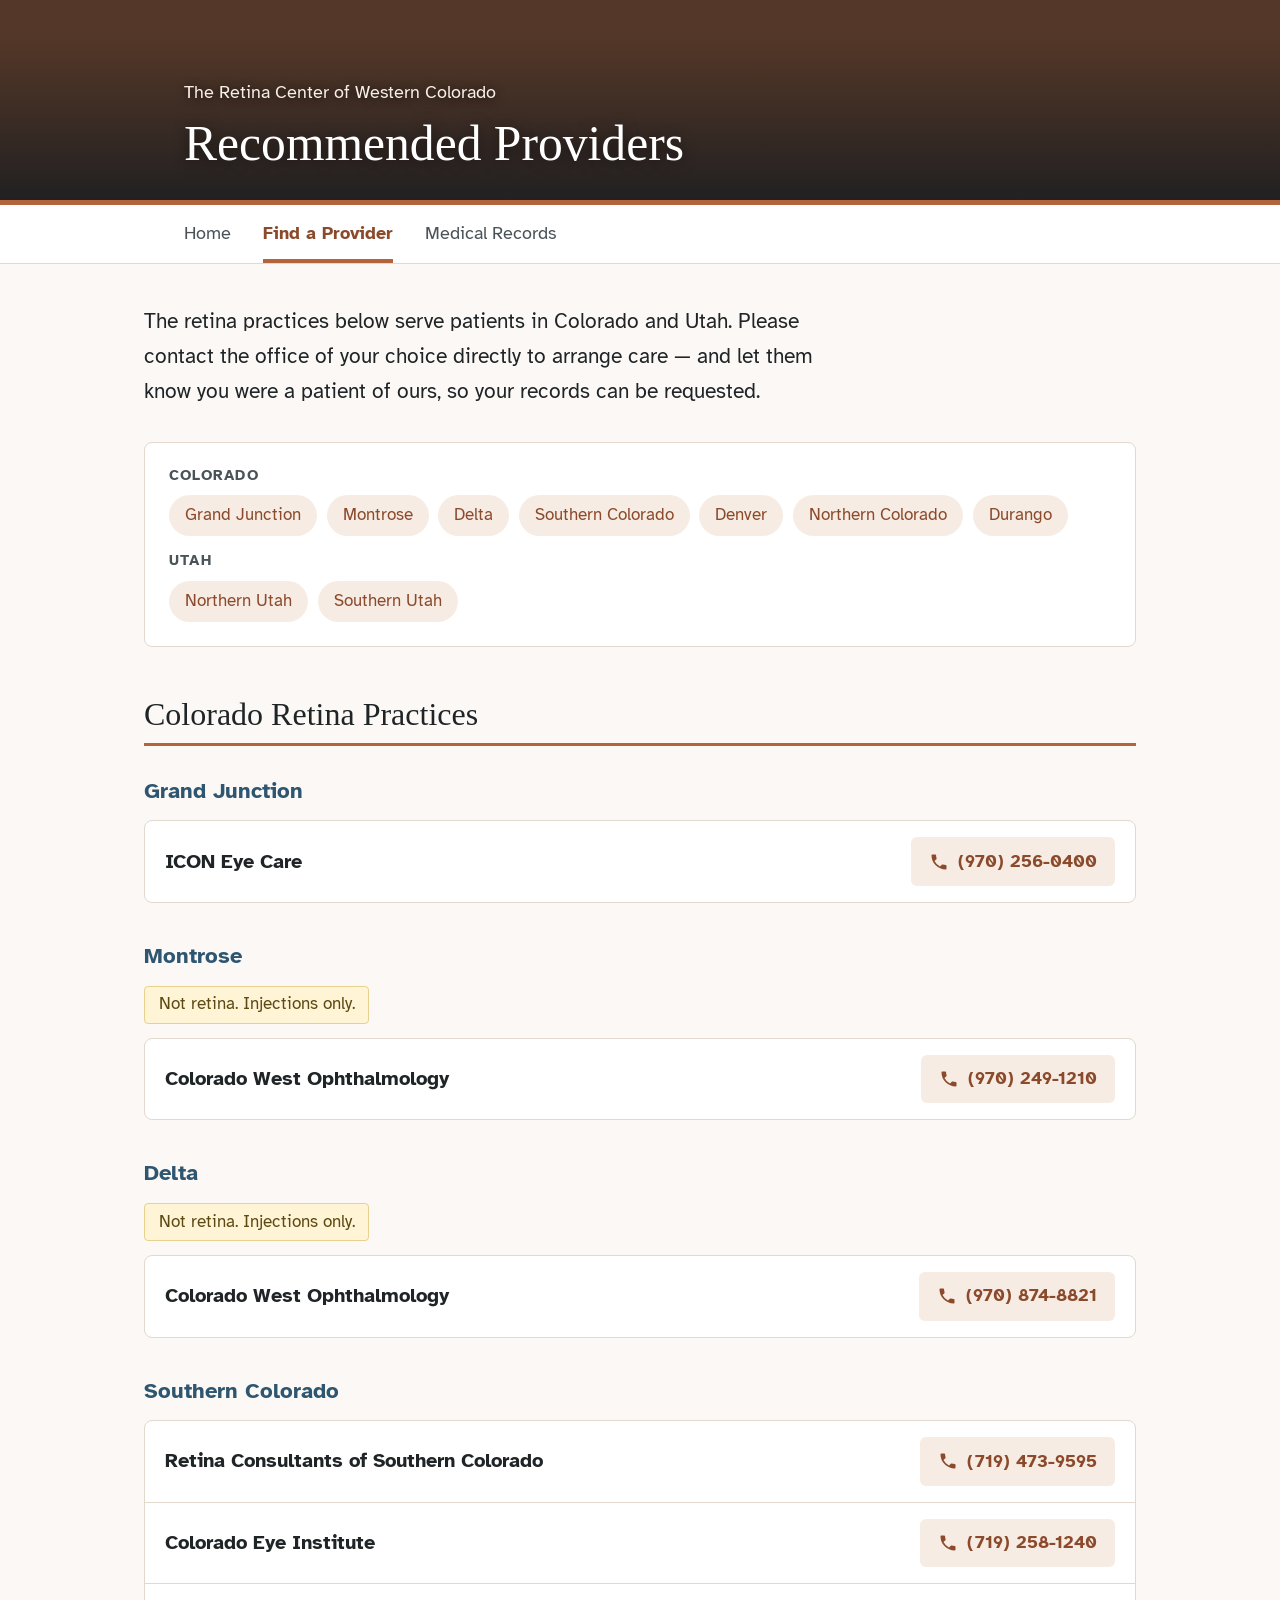
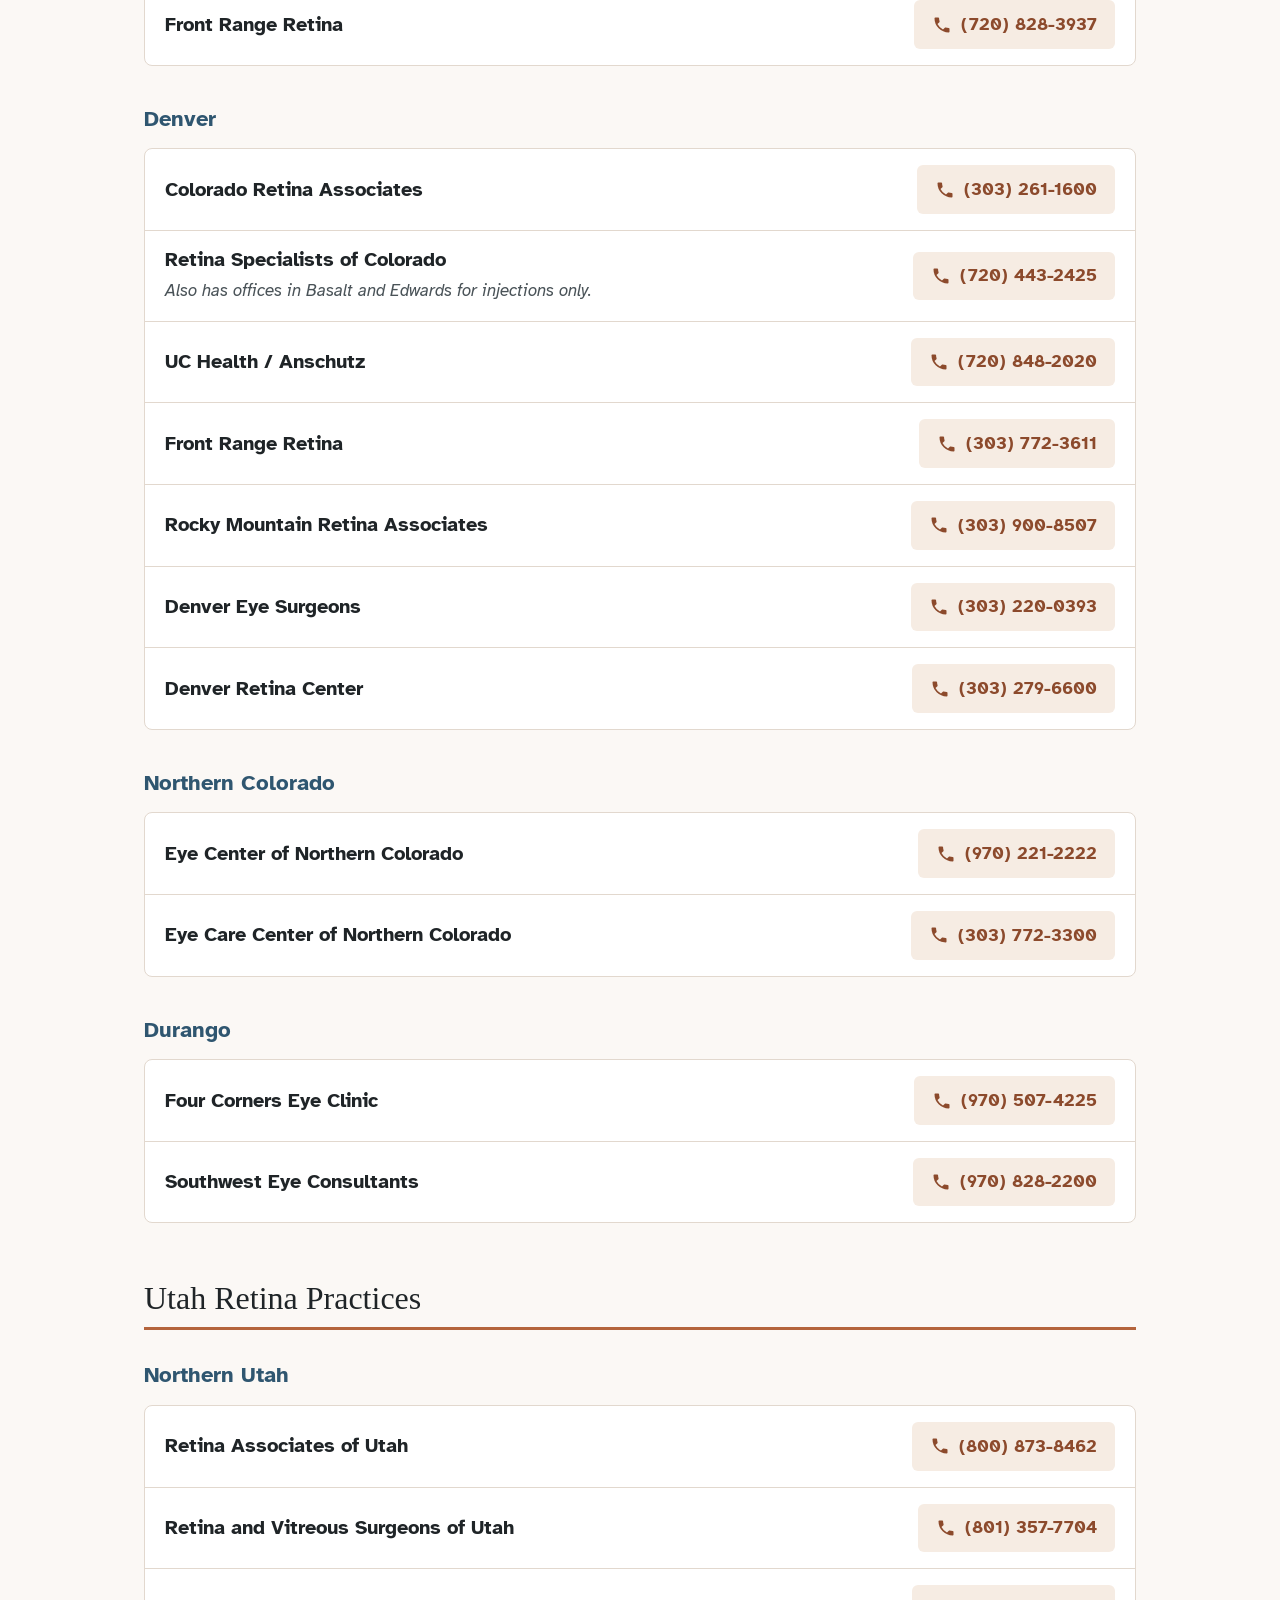
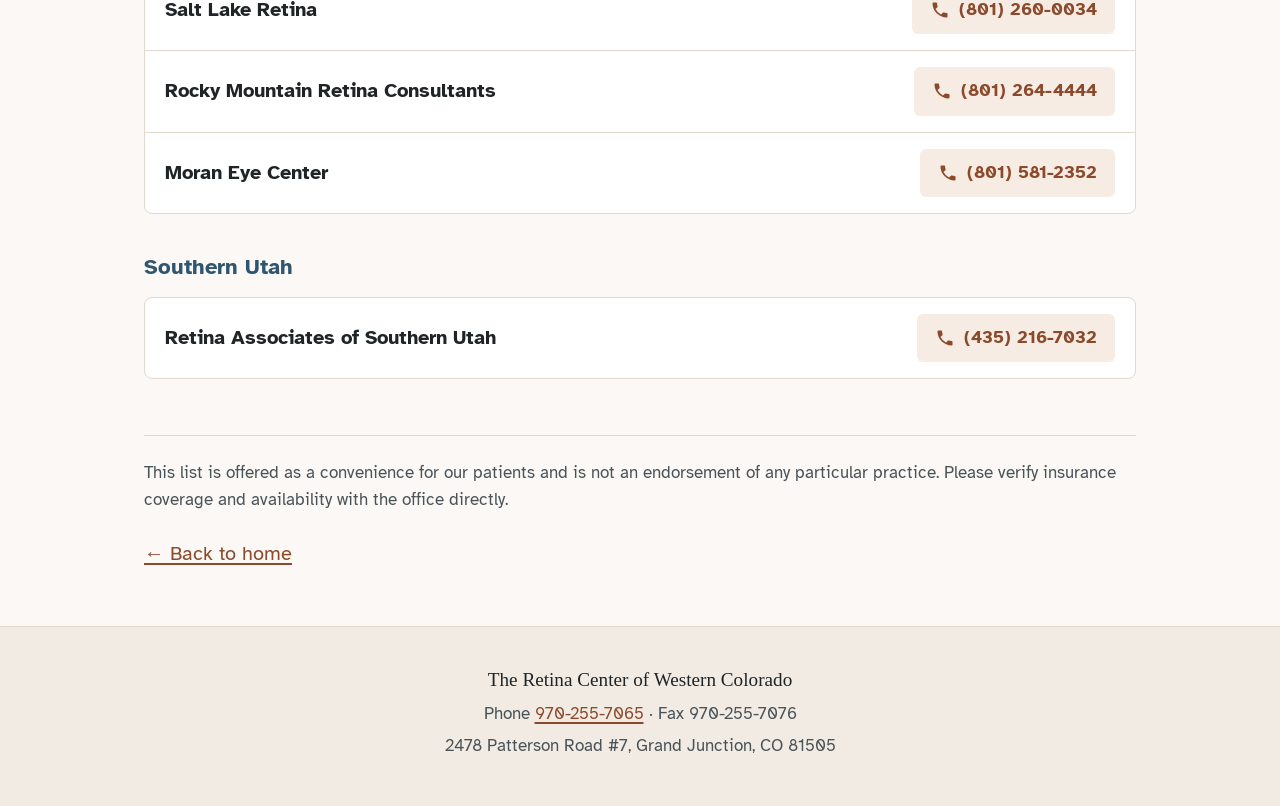
==== providers.html @ c44a6eb9 "Redesign site for low-vision readability and a clearer next-steps flow - Lead with the closing date " ====
<!DOCTYPE html>
<html lang="en">
<head>
<meta charset="utf-8">
<meta name="viewport" content="width=device-width, initial-scale=1">
<title>Recommended Providers &middot; The Retina Center of Western Colorado</title>
<meta name="description" content="Retina practices in Colorado and Utah recommended by The Retina Center of Western Colorado.">
<link rel="icon" href="assets/favicon.png" sizes="192x192">
<link rel="preconnect" href="https://fonts.googleapis.com">
<link rel="preconnect" href="https://fonts.gstatic.com" crossorigin>
<link rel="stylesheet" href="https://fonts.googleapis.com/css2?family=Atkinson+Hyperlegible:ital,wght@0,400;0,700;1,400&display=swap">
<link rel="stylesheet" href="assets/site.css">
</head>
<body>

<a class="skip-link" href="#main">Skip to main content</a>

<header class="banner compact" role="banner">
  <div class="banner-inner">
    <p class="eyebrow"><a href="index.html">The Retina Center of Western Colorado</a></p>
    <h1>Recommended Providers</h1>
  </div>
</header>

<nav class="site-nav" aria-label="Main">
  <ul>
    <li><a href="index.html">Home</a></li>
    <li><a href="providers.html" aria-current="page">Find a Provider</a></li>
    <li><a href="index.html#records">Medical Records</a></li>
  </ul>
</nav>

<main id="main" class="wide">

  <div class="intro">
    <p>The retina practices below serve patients in Colorado and Utah. Please contact the office of your choice directly to arrange care &mdash; and let them know you were a patient of ours, so your records can be requested.</p>
  </div>

  <nav class="jump" aria-label="Jump to a region">
    <p class="jump-label">Colorado</p>
    <ul>
      <li><a href="#grand-junction">Grand Junction</a></li>
      <li><a href="#montrose">Montrose</a></li>
      <li><a href="#delta">Delta</a></li>
      <li><a href="#southern-colorado">Southern Colorado</a></li>
      <li><a href="#denver">Denver</a></li>
      <li><a href="#northern-colorado">Northern Colorado</a></li>
      <li><a href="#durango">Durango</a></li>
    </ul>
    <p class="jump-label">Utah</p>
    <ul>
      <li><a href="#northern-utah">Northern Utah</a></li>
      <li><a href="#southern-utah">Southern Utah</a></li>
    </ul>
  </nav>

  <section class="provider-region" id="colorado" aria-labelledby="colorado-heading">
    <h2 id="colorado-heading">Colorado Retina Practices</h2>
    <div class="city-group" id="grand-junction">
      <h3>Grand Junction</h3>
      <ul class="practice-list">
        <li>
          <div class="practice">
            <span class="name">ICON Eye Care</span>
          </div>
          <a class="phone" href="tel:+19702560400">(970) 256-0400</a>
        </li>
      </ul>
    </div>
    <div class="city-group" id="montrose">
      <h3>Montrose</h3>
      <p class="group-note">Not retina. Injections only.</p>
      <ul class="practice-list">
        <li>
          <div class="practice">
            <span class="name">Colorado West Ophthalmology</span>
          </div>
          <a class="phone" href="tel:+19702491210">(970) 249-1210</a>
        </li>
      </ul>
    </div>
    <div class="city-group" id="delta">
      <h3>Delta</h3>
      <p class="group-note">Not retina. Injections only.</p>
      <ul class="practice-list">
        <li>
          <div class="practice">
            <span class="name">Colorado West Ophthalmology</span>
          </div>
          <a class="phone" href="tel:+19708748821">(970) 874-8821</a>
        </li>
      </ul>
    </div>
    <div class="city-group" id="southern-colorado">
      <h3>Southern Colorado</h3>
      <ul class="practice-list">
        <li>
          <div class="practice">
            <span class="name">Retina Consultants of Southern Colorado</span>
          </div>
          <a class="phone" href="tel:+17194739595">(719) 473-9595</a>
        </li>
        <li>
          <div class="practice">
            <span class="name">Colorado Eye Institute</span>
          </div>
          <a class="phone" href="tel:+17192581240">(719) 258-1240</a>
        </li>
        <li>
          <div class="practice">
            <span class="name">Front Range Retina</span>
          </div>
          <a class="phone" href="tel:+17208283937">(720) 828-3937</a>
        </li>
      </ul>
    </div>
    <div class="city-group" id="denver">
      <h3>Denver</h3>
      <ul class="practice-list">
        <li>
          <div class="practice">
            <span class="name">Colorado Retina Associates</span>
          </div>
          <a class="phone" href="tel:+13032611600">(303) 261-1600</a>
        </li>
        <li>
          <div class="practice">
            <span class="name">Retina Specialists of Colorado</span>
            <span class="entry-note">Also has offices in Basalt and Edwards for injections only.</span>
          </div>
          <a class="phone" href="tel:+17204432425">(720) 443-2425</a>
        </li>
        <li>
          <div class="practice">
            <span class="name">UC Health / Anschutz</span>
          </div>
          <a class="phone" href="tel:+17208482020">(720) 848-2020</a>
        </li>
        <li>
          <div class="practice">
            <span class="name">Front Range Retina</span>
          </div>
          <a class="phone" href="tel:+13037723611">(303) 772-3611</a>
        </li>
        <li>
          <div class="practice">
            <span class="name">Rocky Mountain Retina Associates</span>
          </div>
          <a class="phone" href="tel:+13039008507">(303) 900-8507</a>
        </li>
        <li>
          <div class="practice">
            <span class="name">Denver Eye Surgeons</span>
          </div>
          <a class="phone" href="tel:+13032200393">(303) 220-0393</a>
        </li>
        <li>
          <div class="practice">
            <span class="name">Denver Retina Center</span>
          </div>
          <a class="phone" href="tel:+13032796600">(303) 279-6600</a>
        </li>
      </ul>
    </div>
    <div class="city-group" id="northern-colorado">
      <h3>Northern Colorado</h3>
      <ul class="practice-list">
        <li>
          <div class="practice">
            <span class="name">Eye Center of Northern Colorado</span>
          </div>
          <a class="phone" href="tel:+19702212222">(970) 221-2222</a>
        </li>
        <li>
          <div class="practice">
            <span class="name">Eye Care Center of Northern Colorado</span>
          </div>
          <a class="phone" href="tel:+13037723300">(303) 772-3300</a>
        </li>
      </ul>
    </div>
    <div class="city-group" id="durango">
      <h3>Durango</h3>
      <ul class="practice-list">
        <li>
          <div class="practice">
            <span class="name">Four Corners Eye Clinic</span>
          </div>
          <a class="phone" href="tel:+19705074225">(970) 507-4225</a>
        </li>
        <li>
          <div class="practice">
            <span class="name">Southwest Eye Consultants</span>
          </div>
          <a class="phone" href="tel:+19708282200">(970) 828-2200</a>
        </li>
      </ul>
    </div>
  </section>

  <section class="provider-region" id="utah" aria-labelledby="utah-heading">
    <h2 id="utah-heading">Utah Retina Practices</h2>
    <div class="city-group" id="northern-utah">
      <h3>Northern Utah</h3>
      <ul class="practice-list">
        <li>
          <div class="practice">
            <span class="name">Retina Associates of Utah</span>
          </div>
          <a class="phone" href="tel:+18008738462">(800) 873-8462</a>
        </li>
        <li>
          <div class="practice">
            <span class="name">Retina and Vitreous Surgeons of Utah</span>
          </div>
          <a class="phone" href="tel:+18013577704">(801) 357-7704</a>
        </li>
        <li>
          <div class="practice">
            <span class="name">Salt Lake Retina</span>
          </div>
          <a class="phone" href="tel:+18012600034">(801) 260-0034</a>
        </li>
        <li>
          <div class="practice">
            <span class="name">Rocky Mountain Retina Consultants</span>
          </div>
          <a class="phone" href="tel:+18012644444">(801) 264-4444</a>
        </li>
        <li>
          <div class="practice">
            <span class="name">Moran Eye Center</span>
          </div>
          <a class="phone" href="tel:+18015812352">(801) 581-2352</a>
        </li>
      </ul>
    </div>
    <div class="city-group" id="southern-utah">
      <h3>Southern Utah</h3>
      <ul class="practice-list">
        <li>
          <div class="practice">
            <span class="name">Retina Associates of Southern Utah</span>
          </div>
          <a class="phone" href="tel:+14352167032">(435) 216-7032</a>
        </li>
      </ul>
    </div>
  </section>

  <p class="disclaimer">This list is offered as a convenience for our patients and is not an endorsement of any particular practice. Please verify insurance coverage and availability with the office directly.</p>

  <p class="back"><a href="index.html">&larr; Back to home</a></p>

</main>

<footer>
  <div class="footer-inner">
    <p class="footer-name">The Retina Center of Western Colorado</p>
    <p>Phone <a href="tel:+19702557065">970-255-7065</a> &middot; Fax 970-255-7076</p>
    <p>2478 Patterson Road #7, Grand Junction, CO 81505</p>
  </div>
</footer>

</body>
</html>
---- assets/site.css ----
/*
 * Many readers of this site have retinal disease, so legibility comes first:
 * a low-vision typeface, a 20px base size, AA+ contrast everywhere, and
 * large tap targets for every phone number.
 */

:root {
  --sandstone: #b4643c;
  --sandstone-dark: #8c4a2c;
  --sandstone-tint: #f6ece3;
  --sky: #2f5670;
  --sky-tint: #eaf0f4;
  --ink: #1f2427;
  --muted: #4a5358;
  --paper: #fbf8f5;
  --card: #ffffff;
  --line: #e2d8ce;
  --focus: #1a5fb4;
  --sans: "Atkinson Hyperlegible", -apple-system, BlinkMacSystemFont, "Segoe UI", Helvetica, Arial, sans-serif;
  --serif: Georgia, "Iowan Old Style", "Times New Roman", serif;
  --phone-icon: url("data:image/svg+xml,%3Csvg xmlns='http://www.w3.org/2000/svg' viewBox='0 0 24 24'%3E%3Cpath d='M6.6 10.8a15.1 15.1 0 0 0 6.6 6.6l2.2-2.2c.3-.3.7-.4 1-.2 1.1.4 2.3.6 3.6.6.6 0 1 .4 1 1V20c0 .6-.4 1-1 1A17 17 0 0 1 3 4c0-.6.4-1 1-1h3.5c.6 0 1 .4 1 1 0 1.3.2 2.5.6 3.6.1.3 0 .7-.2 1L6.6 10.8z'/%3E%3C/svg%3E");
}

* { box-sizing: border-box; }

html { -webkit-text-size-adjust: 100%; scroll-behavior: smooth; }

@media (prefers-reduced-motion: reduce) {
  html { scroll-behavior: auto; }
}

body {
  margin: 0;
  background: var(--paper);
  color: var(--ink);
  font-family: var(--sans);
  font-size: 1.25rem;
  line-height: 1.6;
}

a {
  color: var(--sandstone-dark);
  text-decoration-thickness: 2px;
  text-underline-offset: 3px;
}

a:hover { color: var(--ink); }

:focus-visible {
  outline: 3px solid var(--focus);
  outline-offset: 3px;
  border-radius: 2px;
}

.skip-link {
  position: absolute;
  left: 1rem;
  top: -4rem;
  z-index: 10;
  padding: 0.75rem 1.25rem;
  background: var(--ink);
  color: #fff;
  font-weight: 700;
  border-radius: 0 0 6px 6px;
}

.skip-link:focus { top: 0; color: #fff; }

/* ---------- Banner ---------- */

.banner {
  position: relative;
  min-height: 300px;
  display: flex;
  align-items: flex-end;
  background: #5a3a28 url("banner.jpg") center 60% / cover;
}

.banner.compact { min-height: 200px; }

.banner::after {
  content: "";
  position: absolute;
  inset: 0;
  background: linear-gradient(to bottom, rgba(20, 26, 32, 0.1) 20%, rgba(20, 26, 32, 0.8) 100%);
}

.banner-inner {
  position: relative;
  z-index: 1;
  width: 100%;
  max-width: 960px;
  margin: 0 auto;
  padding: 2.5rem 1.5rem 1.75rem;
  color: #fff;
}

.banner h1 {
  margin: 0;
  font-family: var(--serif);
  font-size: clamp(2rem, 5vw, 3.1rem);
  font-weight: normal;
  line-height: 1.15;
  text-shadow: 0 2px 14px rgba(0, 0, 0, 0.55);
}

.eyebrow {
  margin: 0 0 0.5rem;
  font-size: clamp(1rem, 2.4vw, 1.15rem);
  color: #f7efe7;
  text-shadow: 0 1px 10px rgba(0, 0, 0, 0.7);
}

.eyebrow a {
  color: inherit;
  text-decoration: none;
}

.eyebrow a:hover { text-decoration: underline; }

/* ---------- Nav ---------- */

.site-nav {
  background: #fff;
  border-top: 5px solid var(--sandstone);
  border-bottom: 1px solid var(--line);
}

.site-nav ul {
  max-width: 960px;
  margin: 0 auto;
  padding: 0 1.5rem;
  list-style: none;
  display: flex;
  flex-wrap: wrap;
  gap: 0 2rem;
}

.site-nav a {
  display: inline-block;
  padding: 0.9rem 0 0.7rem;
  color: var(--muted);
  font-size: 1.1rem;
  text-decoration: none;
  border-bottom: 4px solid transparent;
}

.site-nav a:hover { color: var(--sandstone-dark); }

.site-nav a[aria-current="page"] {
  color: var(--sandstone-dark);
  font-weight: 700;
  border-bottom-color: var(--sandstone);
}

/* ---------- Layout ---------- */

main {
  max-width: 960px;
  margin: 0 auto;
  padding: 2.5rem 1.5rem 3.5rem;
}

main > section + section { margin-top: 3.5rem; }

h2 {
  margin: 0 0 1.25rem;
  font-family: var(--serif);
  font-size: clamp(1.6rem, 3.6vw, 2rem);
  font-weight: normal;
  line-height: 1.2;
  color: var(--ink);
}

/* ---------- Closing notice ---------- */

.notice {
  background: var(--card);
  border: 1px solid var(--line);
  border-left: 8px solid var(--sandstone);
  border-radius: 8px;
  padding: 2rem 2rem 2.25rem;
  box-shadow: 0 2px 6px rgba(60, 45, 35, 0.06);
}

.notice-label {
  display: inline-block;
  margin: 0 0 0.75rem;
  padding: 0.2rem 0.75rem;
  background: var(--sandstone-tint);
  color: var(--sandstone-dark);
  font-size: 0.95rem;
  font-weight: 700;
  letter-spacing: 0.06em;
  text-transform: uppercase;
  border-radius: 999px;
}

.notice h2 {
  font-size: clamp(1.9rem, 5vw, 2.6rem);
  margin-bottom: 1.5rem;
}

.notice time {
  color: var(--sandstone-dark);
  white-space: nowrap;
}

.letter {
  max-width: 44rem;
  font-size: 1.25rem;
  line-height: 1.7;
}

.letter p { margin: 0 0 1.1rem; }

.letter p:last-child { margin-bottom: 0; }

/* ---------- Next steps ---------- */

.steps {
  list-style: none;
  margin: 0;
  padding: 0;
  counter-reset: step;
  display: grid;
  gap: 1.25rem;
}

.step {
  position: relative;
  counter-increment: step;
  background: var(--card);
  border: 1px solid var(--line);
  border-radius: 8px;
  padding: 1.5rem 1.75rem 1.75rem 5.25rem;
}

.step::before {
  content: counter(step);
  position: absolute;
  left: 1.5rem;
  top: 1.4rem;
  width: 2.5rem;
  height: 2.5rem;
  display: grid;
  place-items: center;
  background: var(--sky);
  color: #fff;
  font-size: 1.3rem;
  font-weight: 700;
  border-radius: 50%;
}

.step h3 {
  margin: 0.3rem 0 0.5rem;
  font-size: 1.4rem;
  line-height: 1.3;
  color: var(--sky);
}

.step p {
  margin: 0;
  max-width: 44rem;
}

.button {
  display: inline-block;
  margin-top: 1.25rem;
  padding: 0.8rem 1.5rem;
  background: var(--sandstone-dark);
  color: #fff;
  font-size: 1.15rem;
  font-weight: 700;
  text-decoration: none;
  border-radius: 6px;
}

.button:hover {
  background: var(--ink);
  color: #fff;
}

/* ---------- Contact panel ---------- */

.contact-panel {
  background: var(--sky-tint);
  border: 1px solid #cfdbe4;
  border-radius: 8px;
  padding: 2rem;
  scroll-margin-top: 1rem;
}

.call-button,
.phone {
  display: inline-flex;
  align-items: center;
  gap: 0.6rem;
  font-weight: 700;
  text-decoration: none;
  white-space: nowrap;
}

.call-button::before,
.phone::before {
  content: "";
  flex: none;
  width: 1.1em;
  height: 1.1em;
  background: currentColor;
  -webkit-mask: var(--phone-icon) center / contain no-repeat;
  mask: var(--phone-icon) center / contain no-repeat;
}

.call-button {
  padding: 1rem 1.75rem;
  background: var(--sky);
  color: #fff;
  font-size: 1.5rem;
  border-radius: 8px;
}

.call-button:hover { background: var(--ink); color: #fff; }

.contact {
  display: grid;
  grid-template-columns: repeat(auto-fit, minmax(14rem, 1fr));
  gap: 1.25rem 2rem;
  margin: 1.75rem 0 0;
}

.contact dt {
  font-size: 0.95rem;
  font-weight: 700;
  letter-spacing: 0.08em;
  text-transform: uppercase;
  color: var(--muted);
}

.contact dd {
  margin: 0.25rem 0 0;
  overflow-wrap: anywhere;
}

.contact a { color: var(--sky); }

.callout {
  margin: 1.75rem 0 0;
  padding: 1rem 1.25rem;
  background: #fff;
  border-left: 5px solid var(--sky);
  border-radius: 4px;
  font-weight: 700;
}

/* ---------- Providers page ---------- */

main.wide { max-width: 1040px; }

.intro {
  max-width: 44rem;
  margin: 0 0 2rem;
  font-size: 1.3rem;
  line-height: 1.7;
}

.intro p { margin: 0; }

.jump {
  background: var(--card);
  border: 1px solid var(--line);
  border-radius: 8px;
  padding: 1.25rem 1.5rem 1.5rem;
  margin: 0 0 3rem;
}

.jump-label {
  margin: 0.75rem 0 0.5rem;
  font-size: 0.95rem;
  font-weight: 700;
  letter-spacing: 0.08em;
  text-transform: uppercase;
  color: var(--muted);
}

.jump-label:first-child { margin-top: 0; }

.jump ul {
  list-style: none;
  margin: 0;
  padding: 0;
  display: flex;
  flex-wrap: wrap;
  gap: 0.6rem;
}

.jump a {
  display: inline-block;
  padding: 0.45rem 1rem;
  background: var(--sandstone-tint);
  color: var(--sandstone-dark);
  font-size: 1.05rem;
  text-decoration: none;
  border-radius: 999px;
}

.jump a:hover { background: var(--sandstone-dark); color: #fff; }

.provider-region { margin: 0 0 3.5rem; }

.provider-region h2 {
  padding-bottom: 0.6rem;
  border-bottom: 3px solid var(--sandstone);
  margin-bottom: 1.75rem;
}

.city-group {
  margin: 0 0 2.25rem;
  scroll-margin-top: 1rem;
}

.city-group h3 {
  margin: 0 0 0.75rem;
  font-size: 1.35rem;
  color: var(--sky);
}

.group-note {
  display: inline-block;
  margin: 0 0 0.85rem;
  padding: 0.3rem 0.85rem;
  background: #fff4d6;
  border: 1px solid #e8d18f;
  border-radius: 4px;
  font-size: 1.05rem;
  color: #5c4a12;
}

.practice-list {
  list-style: none;
  margin: 0;
  padding: 0;
  background: var(--card);
  border: 1px solid var(--line);
  border-radius: 8px;
}

.practice-list li {
  display: flex;
  flex-wrap: wrap;
  align-items: center;
  justify-content: space-between;
  gap: 0.75rem 1.5rem;
  padding: 1rem 1.25rem;
}

.practice-list li + li { border-top: 1px solid var(--line); }

.practice { flex: 1 1 18rem; }

.practice .name {
  display: block;
  font-size: 1.25rem;
  font-weight: 700;
  line-height: 1.3;
}

.entry-note {
  display: block;
  margin-top: 0.3rem;
  font-size: 1.05rem;
  color: var(--muted);
  font-style: italic;
}

.phone {
  padding: 0.6rem 1.1rem;
  background: var(--sandstone-tint);
  color: var(--sandstone-dark);
  font-size: 1.15rem;
  border-radius: 6px;
}

.phone:hover { background: var(--sandstone-dark); color: #fff; }

.disclaimer {
  margin: 0 0 1.5rem;
  padding-top: 1.5rem;
  border-top: 1px solid var(--line);
  font-size: 1.05rem;
  color: var(--muted);
}

.back { margin: 0; }

/* ---------- Footer ---------- */

footer {
  border-top: 1px solid var(--line);
  background: #f2ebe3;
}

.footer-inner {
  max-width: 960px;
  margin: 0 auto;
  padding: 2rem 1.5rem 2.5rem;
  font-size: 1.05rem;
  color: var(--muted);
  text-align: center;
}

.footer-inner p { margin: 0.35rem 0; }

.footer-name {
  font-family: var(--serif);
  font-size: 1.2rem;
  color: var(--ink);
}

/* ---------- Small screens ---------- */

@media (max-width: 600px) {
  body { font-size: 1.15rem; }
  .banner { min-height: 220px; }
  .banner.compact { min-height: 160px; }
  .banner-inner { padding: 2rem 1rem 1.25rem; }
  .site-nav ul { padding: 0 1rem; gap: 0 1.25rem; }
  .site-nav a { font-size: 1rem; }
  main { padding: 1.75rem 1rem 2.5rem; }
  .notice, .contact-panel { padding: 1.5rem 1.25rem; }
  .step { padding: 1.25rem 1.25rem 1.5rem 4.25rem; }
  .step::before { left: 1rem; top: 1.15rem; width: 2.25rem; height: 2.25rem; }
  .call-button { display: flex; justify-content: center; font-size: 1.3rem; }
  .practice-list li { padding: 1rem; }
  .phone { width: 100%; justify-content: center; }
}

/* ---------- Print: a clean copy of the provider list ---------- */

@media print {
  body { background: #fff; font-size: 12pt; }
  .skip-link, .site-nav, .jump, .back, .button { display: none; }
  .banner { min-height: 0; background: none; color: #000; }
  .banner::after { display: none; }
  .banner-inner { color: #000; padding: 0 0 1rem; }
  .banner h1, .eyebrow { color: #000; text-shadow: none; }
  main { padding: 0; }
  .notice, .step, .contact-panel, .practice-list { box-shadow: none; border-color: #999; }
  .city-group { break-inside: avoid; }
  .phone, .call-button { background: none; color: #000; padding: 0; }
  .phone::before, .call-button::before { display: none; }
  a { color: #000; text-decoration: none; }
}
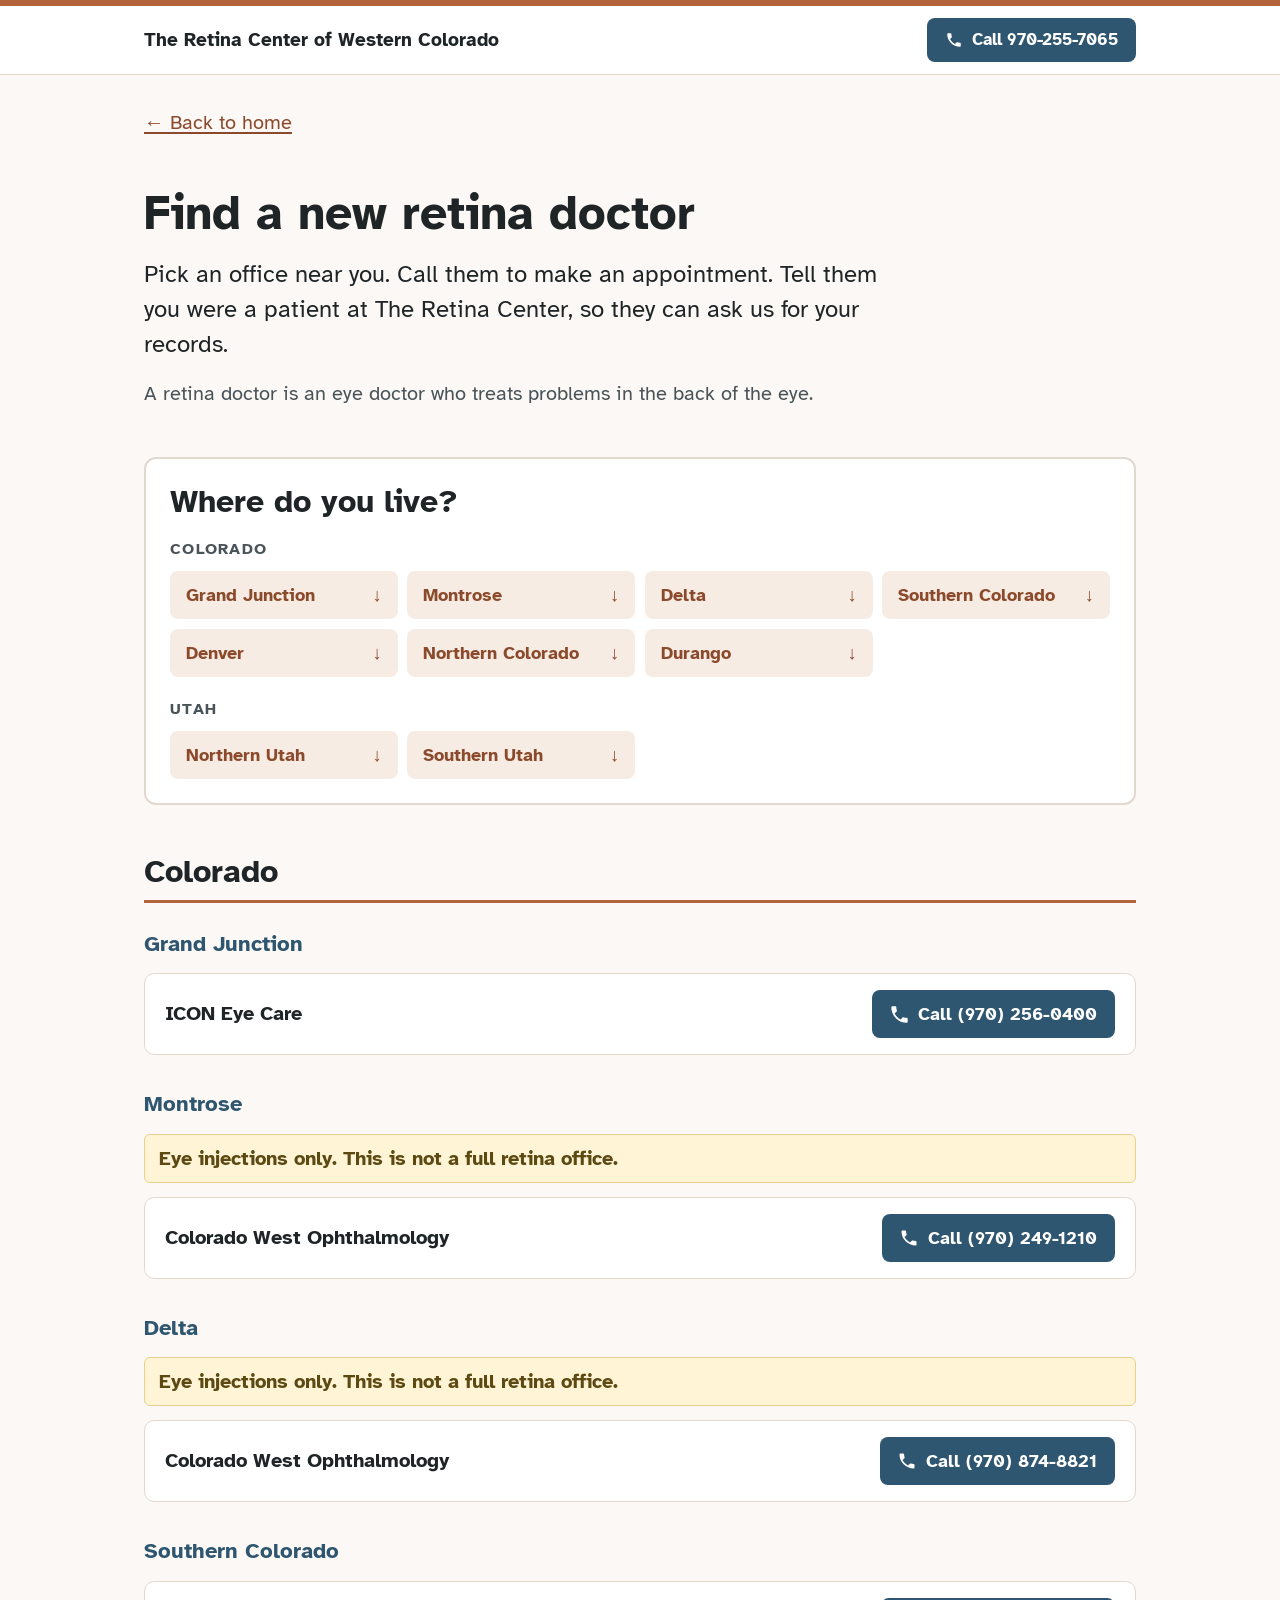
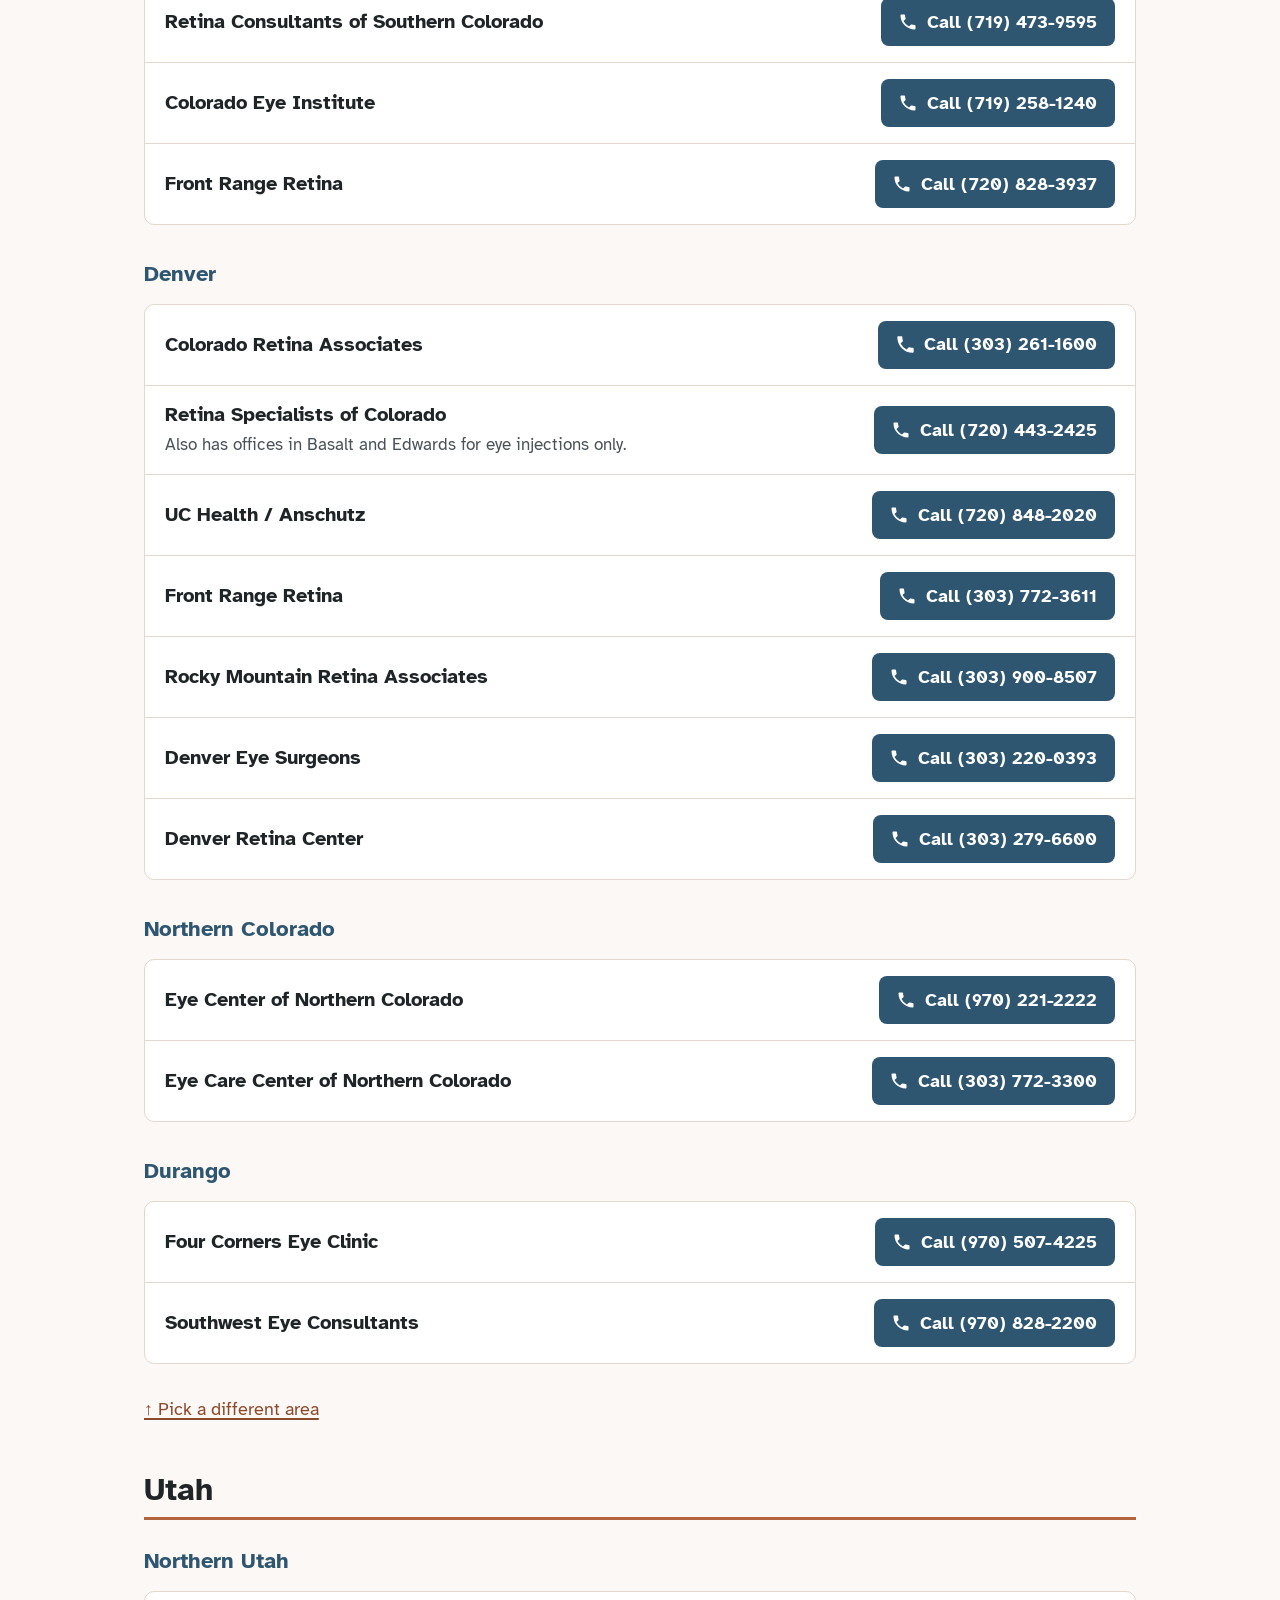
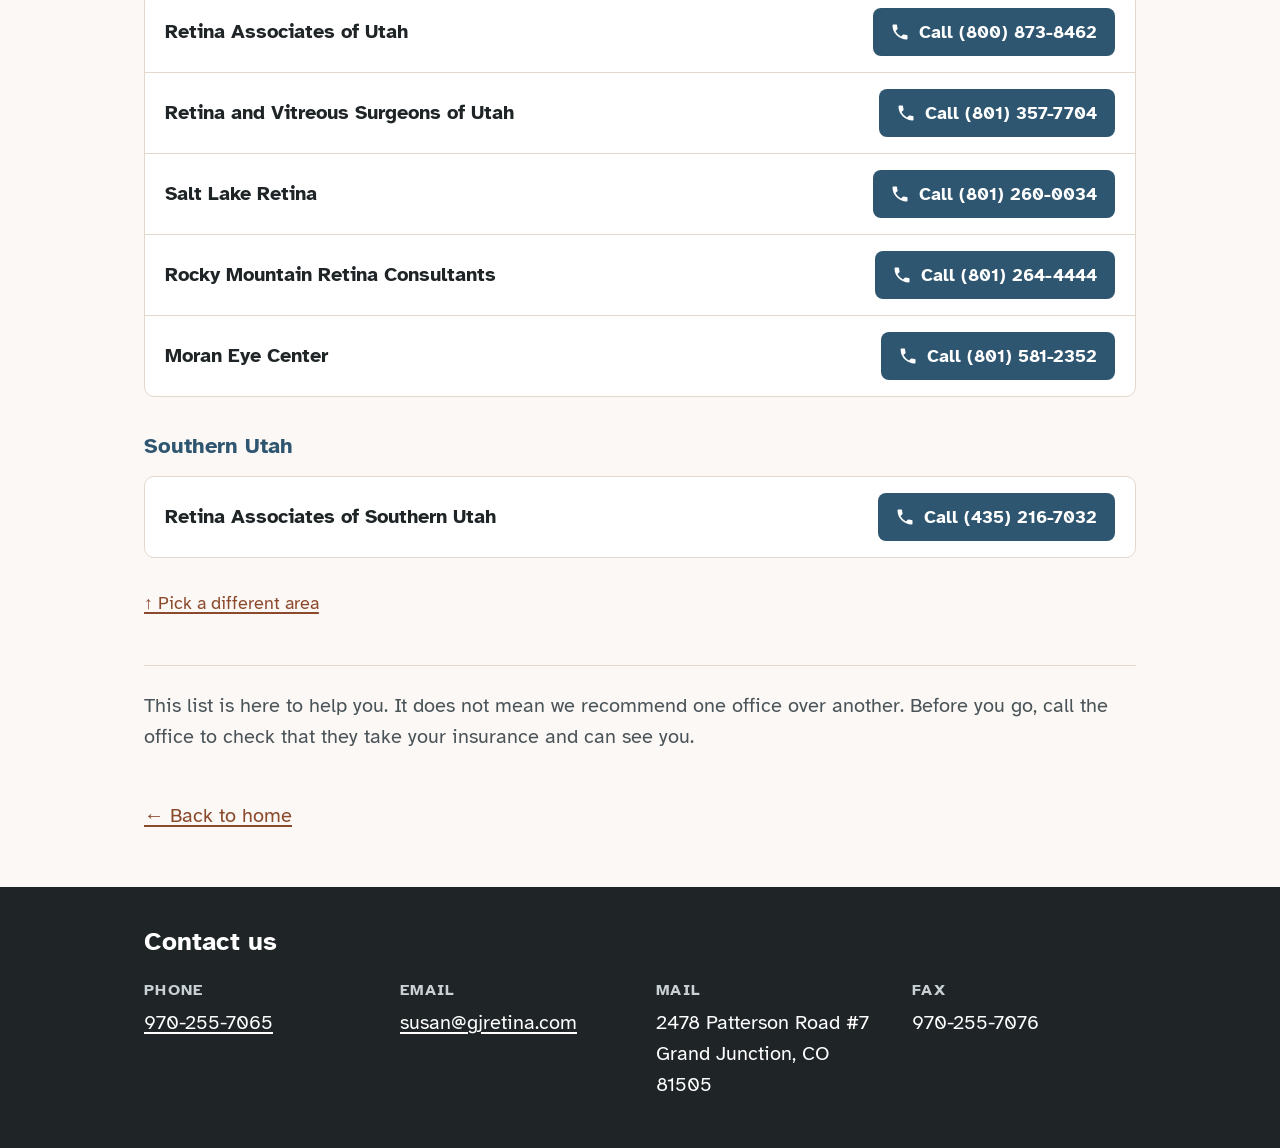
==== commit d2c787ae: "Simplify site for plain-language reading and fewer steps - Replace the photo banner with a slim head" ====
--- a/providers.html
+++ b/providers.html
@@ -3,8 +3,8 @@
 <head>
 <meta charset="utf-8">
 <meta name="viewport" content="width=device-width, initial-scale=1">
-<title>Recommended Providers &middot; The Retina Center of Western Colorado</title>
-<meta name="description" content="Retina practices in Colorado and Utah recommended by The Retina Center of Western Colorado.">
+<title>Find a New Retina Doctor &middot; The Retina Center of Western Colorado</title>
+<meta name="description" content="A list of retina doctors in Colorado and Utah for patients of The Retina Center of Western Colorado.">
 <link rel="icon" href="assets/favicon.png" sizes="192x192">
 <link rel="preconnect" href="https://fonts.googleapis.com">
 <link rel="preconnect" href="https://fonts.gstatic.com" crossorigin>
@@ -15,30 +15,27 @@
 
 <a class="skip-link" href="#main">Skip to main content</a>
 
-<header class="banner compact" role="banner">
-  <div class="banner-inner">
-    <p class="eyebrow"><a href="index.html">The Retina Center of Western Colorado</a></p>
-    <h1>Recommended Providers</h1>
+<header class="site-header">
+  <div class="header-inner">
+    <a class="site-name" href="index.html">The Retina Center of Western&nbsp;Colorado</a>
+    <a class="btn btn-call btn-small" href="tel:+19702557065">Call 970-255-7065</a>
   </div>
 </header>
 
-<nav class="site-nav" aria-label="Main">
-  <ul>
-    <li><a href="index.html">Home</a></li>
-    <li><a href="providers.html" aria-current="page">Find a Provider</a></li>
-    <li><a href="index.html#records">Medical Records</a></li>
-  </ul>
-</nav>
-
-<main id="main" class="wide">
-
-  <div class="intro">
-    <p>The retina practices below serve patients in Colorado and Utah. Please contact the office of your choice directly to arrange care &mdash; and let them know you were a patient of ours, so your records can be requested.</p>
-  </div>
-
-  <nav class="jump" aria-label="Jump to a region">
-    <p class="jump-label">Colorado</p>
-    <ul>
+<main id="main">
+
+  <p class="back-link"><a href="index.html">&larr; Back to home</a></p>
+
+  <section class="hero" aria-labelledby="hero-heading">
+    <h1 id="hero-heading">Find a new retina doctor</h1>
+    <p class="lede">Pick an office near you. Call them to make an appointment. Tell them you were a patient at The Retina Center, so they can ask us for your records.</p>
+    <p class="hint">A retina doctor is an eye doctor who treats problems in the back of the eye.</p>
+  </section>
+
+  <nav class="area-picker" aria-labelledby="area-heading">
+    <h2 id="area-heading">Where do you live?</h2>
+    <p class="area-state">Colorado</p>
+    <ul class="area-list">
       <li><a href="#grand-junction">Grand Junction</a></li>
       <li><a href="#montrose">Montrose</a></li>
       <li><a href="#delta">Delta</a></li>
@@ -47,15 +44,15 @@
       <li><a href="#northern-colorado">Northern Colorado</a></li>
       <li><a href="#durango">Durango</a></li>
     </ul>
-    <p class="jump-label">Utah</p>
-    <ul>
+    <p class="area-state">Utah</p>
+    <ul class="area-list">
       <li><a href="#northern-utah">Northern Utah</a></li>
       <li><a href="#southern-utah">Southern Utah</a></li>
     </ul>
   </nav>
 
   <section class="provider-region" id="colorado" aria-labelledby="colorado-heading">
-    <h2 id="colorado-heading">Colorado Retina Practices</h2>
+    <h2 id="colorado-heading">Colorado</h2>
     <div class="city-group" id="grand-junction">
       <h3>Grand Junction</h3>
       <ul class="practice-list">
@@ -63,31 +60,31 @@
           <div class="practice">
             <span class="name">ICON Eye Care</span>
           </div>
-          <a class="phone" href="tel:+19702560400">(970) 256-0400</a>
+          <a class="phone" href="tel:+19702560400">Call (970) 256-0400</a>
         </li>
       </ul>
     </div>
     <div class="city-group" id="montrose">
       <h3>Montrose</h3>
-      <p class="group-note">Not retina. Injections only.</p>
+      <p class="group-note">Eye injections only. This is not a full retina office.</p>
       <ul class="practice-list">
         <li>
           <div class="practice">
             <span class="name">Colorado West Ophthalmology</span>
           </div>
-          <a class="phone" href="tel:+19702491210">(970) 249-1210</a>
+          <a class="phone" href="tel:+19702491210">Call (970) 249-1210</a>
         </li>
       </ul>
     </div>
     <div class="city-group" id="delta">
       <h3>Delta</h3>
-      <p class="group-note">Not retina. Injections only.</p>
+      <p class="group-note">Eye injections only. This is not a full retina office.</p>
       <ul class="practice-list">
         <li>
           <div class="practice">
             <span class="name">Colorado West Ophthalmology</span>
           </div>
-          <a class="phone" href="tel:+19708748821">(970) 874-8821</a>
+          <a class="phone" href="tel:+19708748821">Call (970) 874-8821</a>
         </li>
       </ul>
     </div>
@@ -98,19 +95,19 @@
           <div class="practice">
             <span class="name">Retina Consultants of Southern Colorado</span>
           </div>
-          <a class="phone" href="tel:+17194739595">(719) 473-9595</a>
+          <a class="phone" href="tel:+17194739595">Call (719) 473-9595</a>
         </li>
         <li>
           <div class="practice">
             <span class="name">Colorado Eye Institute</span>
           </div>
-          <a class="phone" href="tel:+17192581240">(719) 258-1240</a>
+          <a class="phone" href="tel:+17192581240">Call (719) 258-1240</a>
         </li>
         <li>
           <div class="practice">
             <span class="name">Front Range Retina</span>
           </div>
-          <a class="phone" href="tel:+17208283937">(720) 828-3937</a>
+          <a class="phone" href="tel:+17208283937">Call (720) 828-3937</a>
         </li>
       </ul>
     </div>
@@ -121,44 +118,44 @@
           <div class="practice">
             <span class="name">Colorado Retina Associates</span>
           </div>
-          <a class="phone" href="tel:+13032611600">(303) 261-1600</a>
+          <a class="phone" href="tel:+13032611600">Call (303) 261-1600</a>
         </li>
         <li>
           <div class="practice">
             <span class="name">Retina Specialists of Colorado</span>
-            <span class="entry-note">Also has offices in Basalt and Edwards for injections only.</span>
-          </div>
-          <a class="phone" href="tel:+17204432425">(720) 443-2425</a>
+            <span class="entry-note">Also has offices in Basalt and Edwards for eye injections only.</span>
+          </div>
+          <a class="phone" href="tel:+17204432425">Call (720) 443-2425</a>
         </li>
         <li>
           <div class="practice">
             <span class="name">UC Health / Anschutz</span>
           </div>
-          <a class="phone" href="tel:+17208482020">(720) 848-2020</a>
+          <a class="phone" href="tel:+17208482020">Call (720) 848-2020</a>
         </li>
         <li>
           <div class="practice">
             <span class="name">Front Range Retina</span>
           </div>
-          <a class="phone" href="tel:+13037723611">(303) 772-3611</a>
+          <a class="phone" href="tel:+13037723611">Call (303) 772-3611</a>
         </li>
         <li>
           <div class="practice">
             <span class="name">Rocky Mountain Retina Associates</span>
           </div>
-          <a class="phone" href="tel:+13039008507">(303) 900-8507</a>
+          <a class="phone" href="tel:+13039008507">Call (303) 900-8507</a>
         </li>
         <li>
           <div class="practice">
             <span class="name">Denver Eye Surgeons</span>
           </div>
-          <a class="phone" href="tel:+13032200393">(303) 220-0393</a>
+          <a class="phone" href="tel:+13032200393">Call (303) 220-0393</a>
         </li>
         <li>
           <div class="practice">
             <span class="name">Denver Retina Center</span>
           </div>
-          <a class="phone" href="tel:+13032796600">(303) 279-6600</a>
+          <a class="phone" href="tel:+13032796600">Call (303) 279-6600</a>
         </li>
       </ul>
     </div>
@@ -169,13 +166,13 @@
           <div class="practice">
             <span class="name">Eye Center of Northern Colorado</span>
           </div>
-          <a class="phone" href="tel:+19702212222">(970) 221-2222</a>
+          <a class="phone" href="tel:+19702212222">Call (970) 221-2222</a>
         </li>
         <li>
           <div class="practice">
             <span class="name">Eye Care Center of Northern Colorado</span>
           </div>
-          <a class="phone" href="tel:+13037723300">(303) 772-3300</a>
+          <a class="phone" href="tel:+13037723300">Call (303) 772-3300</a>
         </li>
       </ul>
     </div>
@@ -186,20 +183,21 @@
           <div class="practice">
             <span class="name">Four Corners Eye Clinic</span>
           </div>
-          <a class="phone" href="tel:+19705074225">(970) 507-4225</a>
+          <a class="phone" href="tel:+19705074225">Call (970) 507-4225</a>
         </li>
         <li>
           <div class="practice">
             <span class="name">Southwest Eye Consultants</span>
           </div>
-          <a class="phone" href="tel:+19708282200">(970) 828-2200</a>
-        </li>
-      </ul>
-    </div>
+          <a class="phone" href="tel:+19708282200">Call (970) 828-2200</a>
+        </li>
+      </ul>
+    </div>
+    <p class="to-top"><a href="#area-heading">&uarr; Pick a different area</a></p>
   </section>
 
   <section class="provider-region" id="utah" aria-labelledby="utah-heading">
-    <h2 id="utah-heading">Utah Retina Practices</h2>
+    <h2 id="utah-heading">Utah</h2>
     <div class="city-group" id="northern-utah">
       <h3>Northern Utah</h3>
       <ul class="practice-list">
@@ -207,31 +205,31 @@
           <div class="practice">
             <span class="name">Retina Associates of Utah</span>
           </div>
-          <a class="phone" href="tel:+18008738462">(800) 873-8462</a>
+          <a class="phone" href="tel:+18008738462">Call (800) 873-8462</a>
         </li>
         <li>
           <div class="practice">
             <span class="name">Retina and Vitreous Surgeons of Utah</span>
           </div>
-          <a class="phone" href="tel:+18013577704">(801) 357-7704</a>
+          <a class="phone" href="tel:+18013577704">Call (801) 357-7704</a>
         </li>
         <li>
           <div class="practice">
             <span class="name">Salt Lake Retina</span>
           </div>
-          <a class="phone" href="tel:+18012600034">(801) 260-0034</a>
+          <a class="phone" href="tel:+18012600034">Call (801) 260-0034</a>
         </li>
         <li>
           <div class="practice">
             <span class="name">Rocky Mountain Retina Consultants</span>
           </div>
-          <a class="phone" href="tel:+18012644444">(801) 264-4444</a>
+          <a class="phone" href="tel:+18012644444">Call (801) 264-4444</a>
         </li>
         <li>
           <div class="practice">
             <span class="name">Moran Eye Center</span>
           </div>
-          <a class="phone" href="tel:+18015812352">(801) 581-2352</a>
+          <a class="phone" href="tel:+18015812352">Call (801) 581-2352</a>
         </li>
       </ul>
     </div>
@@ -242,23 +240,40 @@
           <div class="practice">
             <span class="name">Retina Associates of Southern Utah</span>
           </div>
-          <a class="phone" href="tel:+14352167032">(435) 216-7032</a>
-        </li>
-      </ul>
-    </div>
+          <a class="phone" href="tel:+14352167032">Call (435) 216-7032</a>
+        </li>
+      </ul>
+    </div>
+    <p class="to-top"><a href="#area-heading">&uarr; Pick a different area</a></p>
   </section>
 
-  <p class="disclaimer">This list is offered as a convenience for our patients and is not an endorsement of any particular practice. Please verify insurance coverage and availability with the office directly.</p>
-
-  <p class="back"><a href="index.html">&larr; Back to home</a></p>
+  <p class="disclaimer">This list is here to help you. It does not mean we recommend one office over another. Before you go, call the office to check that they take your insurance and can see you.</p>
+
+  <p class="back-link"><a href="index.html">&larr; Back to home</a></p>
 
 </main>
 
-<footer>
+<footer class="site-footer" id="contact">
   <div class="footer-inner">
-    <p class="footer-name">The Retina Center of Western Colorado</p>
-    <p>Phone <a href="tel:+19702557065">970-255-7065</a> &middot; Fax 970-255-7076</p>
-    <p>2478 Patterson Road #7, Grand Junction, CO 81505</p>
+    <h2>Contact us</h2>
+    <dl class="contact">
+      <div>
+        <dt>Phone</dt>
+        <dd><a href="tel:+19702557065">970-255-7065</a></dd>
+      </div>
+      <div>
+        <dt>Email</dt>
+        <dd><a href="mailto:susan@gjretina.com">susan@gjretina.com</a></dd>
+      </div>
+      <div>
+        <dt>Mail</dt>
+        <dd>2478 Patterson Road #7<br>Grand Junction, CO 81505</dd>
+      </div>
+      <div>
+        <dt>Fax</dt>
+        <dd>970-255-7076</dd>
+      </div>
+    </dl>
   </div>
 </footer>
 
--- a/assets/site.css
+++ b/assets/site.css
@@ -17,8 +17,8 @@
   --line: #e2d8ce;
   --focus: #1a5fb4;
   --sans: "Atkinson Hyperlegible", -apple-system, BlinkMacSystemFont, "Segoe UI", Helvetica, Arial, sans-serif;
-  --serif: Georgia, "Iowan Old Style", "Times New Roman", serif;
-  --phone-icon: url("data:image/svg+xml,%3Csvg xmlns='http://www.w3.org/2000/svg' viewBox='0 0 24 24'%3E%3Cpath d='M6.6 10.8a15.1 15.1 0 0 0 6.6 6.6l2.2-2.2c.3-.3.7-.4 1-.2 1.1.4 2.3.6 3.6.6.6 0 1 .4 1 1V20c0 .6-.4 1-1 1A17 17 0 0 1 3 4c0-.6.4-1 1-1h3.5c.6 0 1 .4 1 1 0 1.3.2 2.5.6 3.6.1.3 0 .7-.2 1L6.6 10.8z'/%3E%3C/svg%3E");
+  --icon-phone: url("data:image/svg+xml,%3Csvg xmlns='http://www.w3.org/2000/svg' viewBox='0 0 24 24'%3E%3Cpath d='M6.6 10.8a15.1 15.1 0 0 0 6.6 6.6l2.2-2.2c.3-.3.7-.4 1-.2 1.1.4 2.3.6 3.6.6.6 0 1 .4 1 1V20c0 .6-.4 1-1 1A17 17 0 0 1 3 4c0-.6.4-1 1-1h3.5c.6 0 1 .4 1 1 0 1.3.2 2.5.6 3.6.1.3 0 .7-.2 1L6.6 10.8z'/%3E%3C/svg%3E");
+  --icon-mail: url("data:image/svg+xml,%3Csvg xmlns='http://www.w3.org/2000/svg' viewBox='0 0 24 24'%3E%3Cpath d='M20 4H4a2 2 0 0 0-2 2v12a2 2 0 0 0 2 2h16a2 2 0 0 0 2-2V6a2 2 0 0 0-2-2zm0 4-8 5-8-5V6l8 5 8-5z'/%3E%3C/svg%3E");
 }
 
 * { box-sizing: border-box; }
@@ -35,8 +35,10 @@
   color: var(--ink);
   font-family: var(--sans);
   font-size: 1.25rem;
-  line-height: 1.6;
-}
+  line-height: 1.55;
+}
+
+h1, h2, h3 { text-wrap: balance; }
 
 a {
   color: var(--sandstone-dark);
@@ -66,374 +68,300 @@
 
 .skip-link:focus { top: 0; color: #fff; }
 
-/* ---------- Banner ---------- */
-
-.banner {
-  position: relative;
-  min-height: 300px;
-  display: flex;
-  align-items: flex-end;
-  background: #5a3a28 url("banner.jpg") center 60% / cover;
-}
-
-.banner.compact { min-height: 200px; }
-
-.banner::after {
-  content: "";
-  position: absolute;
-  inset: 0;
-  background: linear-gradient(to bottom, rgba(20, 26, 32, 0.1) 20%, rgba(20, 26, 32, 0.8) 100%);
-}
-
-.banner-inner {
-  position: relative;
-  z-index: 1;
-  width: 100%;
-  max-width: 960px;
-  margin: 0 auto;
-  padding: 2.5rem 1.5rem 1.75rem;
-  color: #fff;
-}
-
-.banner h1 {
-  margin: 0;
-  font-family: var(--serif);
-  font-size: clamp(2rem, 5vw, 3.1rem);
-  font-weight: normal;
-  line-height: 1.15;
-  text-shadow: 0 2px 14px rgba(0, 0, 0, 0.55);
-}
-
-.eyebrow {
-  margin: 0 0 0.5rem;
-  font-size: clamp(1rem, 2.4vw, 1.15rem);
-  color: #f7efe7;
-  text-shadow: 0 1px 10px rgba(0, 0, 0, 0.7);
-}
-
-.eyebrow a {
-  color: inherit;
-  text-decoration: none;
-}
-
-.eyebrow a:hover { text-decoration: underline; }
-
-/* ---------- Nav ---------- */
-
-.site-nav {
-  background: #fff;
-  border-top: 5px solid var(--sandstone);
-  border-bottom: 1px solid var(--line);
-}
-
-.site-nav ul {
-  max-width: 960px;
-  margin: 0 auto;
-  padding: 0 1.5rem;
-  list-style: none;
-  display: flex;
-  flex-wrap: wrap;
-  gap: 0 2rem;
-}
-
-.site-nav a {
-  display: inline-block;
-  padding: 0.9rem 0 0.7rem;
-  color: var(--muted);
-  font-size: 1.1rem;
-  text-decoration: none;
-  border-bottom: 4px solid transparent;
-}
-
-.site-nav a:hover { color: var(--sandstone-dark); }
-
-.site-nav a[aria-current="page"] {
-  color: var(--sandstone-dark);
-  font-weight: 700;
-  border-bottom-color: var(--sandstone);
-}
-
-/* ---------- Layout ---------- */
-
-main {
-  max-width: 960px;
-  margin: 0 auto;
-  padding: 2.5rem 1.5rem 3.5rem;
-}
-
-main > section + section { margin-top: 3.5rem; }
-
-h2 {
-  margin: 0 0 1.25rem;
-  font-family: var(--serif);
-  font-size: clamp(1.6rem, 3.6vw, 2rem);
-  font-weight: normal;
-  line-height: 1.2;
-  color: var(--ink);
-}
-
-/* ---------- Closing notice ---------- */
-
-.notice {
-  background: var(--card);
-  border: 1px solid var(--line);
-  border-left: 8px solid var(--sandstone);
-  border-radius: 8px;
-  padding: 2rem 2rem 2.25rem;
-  box-shadow: 0 2px 6px rgba(60, 45, 35, 0.06);
-}
-
-.notice-label {
-  display: inline-block;
-  margin: 0 0 0.75rem;
-  padding: 0.2rem 0.75rem;
-  background: var(--sandstone-tint);
-  color: var(--sandstone-dark);
-  font-size: 0.95rem;
-  font-weight: 700;
-  letter-spacing: 0.06em;
-  text-transform: uppercase;
-  border-radius: 999px;
-}
-
-.notice h2 {
-  font-size: clamp(1.9rem, 5vw, 2.6rem);
-  margin-bottom: 1.5rem;
-}
-
-.notice time {
-  color: var(--sandstone-dark);
-  white-space: nowrap;
-}
-
-.letter {
-  max-width: 44rem;
-  font-size: 1.25rem;
-  line-height: 1.7;
-}
-
-.letter p { margin: 0 0 1.1rem; }
-
-.letter p:last-child { margin-bottom: 0; }
-
-/* ---------- Next steps ---------- */
-
-.steps {
-  list-style: none;
-  margin: 0;
-  padding: 0;
-  counter-reset: step;
-  display: grid;
-  gap: 1.25rem;
-}
-
-.step {
-  position: relative;
-  counter-increment: step;
-  background: var(--card);
-  border: 1px solid var(--line);
-  border-radius: 8px;
-  padding: 1.5rem 1.75rem 1.75rem 5.25rem;
-}
-
-.step::before {
-  content: counter(step);
-  position: absolute;
-  left: 1.5rem;
-  top: 1.4rem;
-  width: 2.5rem;
-  height: 2.5rem;
-  display: grid;
-  place-items: center;
-  background: var(--sky);
-  color: #fff;
-  font-size: 1.3rem;
-  font-weight: 700;
-  border-radius: 50%;
-}
-
-.step h3 {
-  margin: 0.3rem 0 0.5rem;
-  font-size: 1.4rem;
-  line-height: 1.3;
-  color: var(--sky);
-}
-
-.step p {
-  margin: 0;
-  max-width: 44rem;
-}
-
-.button {
-  display: inline-block;
-  margin-top: 1.25rem;
-  padding: 0.8rem 1.5rem;
-  background: var(--sandstone-dark);
-  color: #fff;
-  font-size: 1.15rem;
-  font-weight: 700;
-  text-decoration: none;
-  border-radius: 6px;
-}
-
-.button:hover {
-  background: var(--ink);
-  color: #fff;
-}
-
-/* ---------- Contact panel ---------- */
-
-.contact-panel {
-  background: var(--sky-tint);
-  border: 1px solid #cfdbe4;
-  border-radius: 8px;
-  padding: 2rem;
-  scroll-margin-top: 1rem;
-}
-
-.call-button,
-.phone {
+/* ---------- Buttons ---------- */
+
+.btn {
   display: inline-flex;
   align-items: center;
-  gap: 0.6rem;
-  font-weight: 700;
+  justify-content: center;
+  gap: 0.55rem;
+  min-height: 3rem;
+  padding: 0.6rem 1.25rem;
+  font-size: 1.15rem;
+  font-weight: 700;
+  line-height: 1.2;
+  text-align: center;
   text-decoration: none;
-  white-space: nowrap;
-}
-
-.call-button::before,
+  border-radius: 8px;
+  border: 2px solid transparent;
+}
+
+.btn-primary { background: var(--sandstone-dark); color: #fff; }
+.btn-primary::after { content: "\2192"; }
+.btn-primary:hover { background: var(--ink); color: #fff; }
+
+.btn-call { background: var(--sky); color: #fff; }
+.btn-call:hover { background: var(--ink); color: #fff; }
+
+.btn-email {
+  background: var(--card);
+  color: var(--sky);
+  border-color: var(--sky);
+  overflow-wrap: anywhere;
+}
+
+.btn-email:hover { background: var(--sky-tint); color: var(--ink); }
+
+.btn-call::before,
+.btn-email::before,
 .phone::before {
   content: "";
   flex: none;
   width: 1.1em;
   height: 1.1em;
   background: currentColor;
-  -webkit-mask: var(--phone-icon) center / contain no-repeat;
-  mask: var(--phone-icon) center / contain no-repeat;
-}
-
-.call-button {
-  padding: 1rem 1.75rem;
-  background: var(--sky);
-  color: #fff;
-  font-size: 1.5rem;
+  -webkit-mask: var(--icon-phone) center / contain no-repeat;
+  mask: var(--icon-phone) center / contain no-repeat;
+}
+
+.btn-email::before {
+  -webkit-mask-image: var(--icon-mail);
+  mask-image: var(--icon-mail);
+}
+
+.btn-small {
+  min-height: 2.75rem;
+  padding: 0.45rem 1rem;
+  font-size: 1.05rem;
+  white-space: nowrap;
+}
+
+/* ---------- Header ---------- */
+
+.site-header {
+  background: var(--card);
+  border-top: 6px solid var(--sandstone);
+  border-bottom: 1px solid var(--line);
+}
+
+.header-inner {
+  max-width: 1040px;
+  margin: 0 auto;
+  padding: 0.75rem 1.5rem;
+  display: flex;
+  flex-wrap: wrap;
+  align-items: center;
+  justify-content: space-between;
+  gap: 0.75rem 1.5rem;
+}
+
+.site-name {
+  color: var(--ink);
+  font-size: 1.2rem;
+  font-weight: 700;
+  line-height: 1.25;
+  text-decoration: none;
+}
+
+.site-name:hover { color: var(--sandstone-dark); }
+
+/* ---------- Layout ---------- */
+
+main {
+  max-width: 1040px;
+  margin: 0 auto;
+  padding: 2rem 1.5rem 3.5rem;
+  display: grid;
+  gap: 3rem;
+}
+
+main > * { min-width: 0; }
+
+h2 {
+  margin: 0 0 1.25rem;
+  font-size: clamp(1.6rem, 3.6vw, 2rem);
+  line-height: 1.2;
+}
+
+/* ---------- Hero ---------- */
+
+.hero { max-width: 46rem; }
+
+.tag {
+  display: inline-block;
+  margin: 0 0 0.75rem;
+  padding: 0.25rem 0.8rem;
+  background: var(--sandstone-tint);
+  color: var(--sandstone-dark);
+  font-size: 1rem;
+  font-weight: 700;
+  letter-spacing: 0.06em;
+  text-transform: uppercase;
+  border-radius: 999px;
+}
+
+.hero h1 {
+  margin: 0;
+  font-size: clamp(2rem, 5.5vw, 3rem);
+  line-height: 1.15;
+}
+
+.date { color: var(--sandstone-dark); white-space: nowrap; }
+
+.lede {
+  margin: 1rem 0 0;
+  font-size: clamp(1.3rem, 2.8vw, 1.5rem);
+  line-height: 1.45;
+}
+
+.hint {
+  margin: 1rem 0 0;
+  color: var(--muted);
+}
+
+.back-link { margin: 0; }
+
+/* ---------- Task tiles ---------- */
+
+.tiles {
+  display: grid;
+  grid-template-columns: repeat(auto-fit, minmax(17rem, 1fr));
+  gap: 1.25rem;
+}
+
+.tile {
+  display: flex;
+  flex-direction: column;
+  min-width: 0;
+  background: var(--card);
+  border: 2px solid var(--line);
+  border-radius: 12px;
+  padding: 1.5rem;
+}
+
+.tile-icon {
+  width: 3.25rem;
+  height: 3.25rem;
+  display: grid;
+  place-items: center;
+  margin-bottom: 1rem;
+  background: var(--sandstone-tint);
+  border-radius: 50%;
+}
+
+.tile-icon svg {
+  width: 1.75rem;
+  height: 1.75rem;
+  fill: var(--sandstone-dark);
+}
+
+.tile h3 {
+  margin: 0 0 0.6rem;
+  font-size: 1.45rem;
+  line-height: 1.25;
+}
+
+.tile p { margin: 0 0 0.75rem; }
+
+.tile-note {
+  font-weight: 700;
+  color: var(--sky);
+}
+
+.tile-actions {
+  margin-top: auto;
+  padding-top: 0.75rem;
+  display: grid;
+  gap: 0.6rem;
+}
+
+.records-fact {
+  margin: 1.5rem 0 0;
+  padding: 1rem 1.25rem;
+  background: var(--sky-tint);
   border-radius: 8px;
 }
 
-.call-button:hover { background: var(--ink); color: #fff; }
-
-.contact {
-  display: grid;
-  grid-template-columns: repeat(auto-fit, minmax(14rem, 1fr));
-  gap: 1.25rem 2rem;
-  margin: 1.75rem 0 0;
-}
-
-.contact dt {
-  font-size: 0.95rem;
+/* ---------- Letter ---------- */
+
+.letter {
+  max-width: 46rem;
+  padding-top: 2rem;
+  border-top: 1px solid var(--line);
+}
+
+.letter h2 { font-size: 1.5rem; }
+
+.letter p { margin: 0 0 1rem; line-height: 1.65; }
+
+.letter p:last-child { margin-bottom: 0; }
+
+/* ---------- Providers page ---------- */
+
+.area-picker {
+  background: var(--card);
+  border: 2px solid var(--line);
+  border-radius: 12px;
+  padding: 1.5rem;
+  scroll-margin-top: 1rem;
+}
+
+.area-picker h2 { margin-bottom: 1rem; }
+
+.area-state {
+  margin: 1.25rem 0 0.6rem;
+  font-size: 1rem;
   font-weight: 700;
   letter-spacing: 0.08em;
   text-transform: uppercase;
   color: var(--muted);
 }
 
-.contact dd {
-  margin: 0.25rem 0 0;
-  overflow-wrap: anywhere;
-}
-
-.contact a { color: var(--sky); }
-
-.callout {
-  margin: 1.75rem 0 0;
-  padding: 1rem 1.25rem;
-  background: #fff;
-  border-left: 5px solid var(--sky);
-  border-radius: 4px;
-  font-weight: 700;
-}
-
-/* ---------- Providers page ---------- */
-
-main.wide { max-width: 1040px; }
-
-.intro {
-  max-width: 44rem;
-  margin: 0 0 2rem;
-  font-size: 1.3rem;
-  line-height: 1.7;
-}
-
-.intro p { margin: 0; }
-
-.jump {
-  background: var(--card);
-  border: 1px solid var(--line);
-  border-radius: 8px;
-  padding: 1.25rem 1.5rem 1.5rem;
-  margin: 0 0 3rem;
-}
-
-.jump-label {
-  margin: 0.75rem 0 0.5rem;
-  font-size: 0.95rem;
-  font-weight: 700;
-  letter-spacing: 0.08em;
-  text-transform: uppercase;
-  color: var(--muted);
-}
-
-.jump-label:first-child { margin-top: 0; }
-
-.jump ul {
+.area-picker h2 + .area-state { margin-top: 0; }
+
+.area-list {
   list-style: none;
   margin: 0;
   padding: 0;
+  display: grid;
+  grid-template-columns: repeat(auto-fill, minmax(12rem, 1fr));
+  gap: 0.6rem;
+}
+
+.area-list a {
   display: flex;
-  flex-wrap: wrap;
-  gap: 0.6rem;
-}
-
-.jump a {
-  display: inline-block;
-  padding: 0.45rem 1rem;
+  align-items: center;
+  justify-content: space-between;
+  gap: 0.5rem;
+  min-height: 3rem;
+  padding: 0.6rem 1rem;
   background: var(--sandstone-tint);
   color: var(--sandstone-dark);
-  font-size: 1.05rem;
+  font-size: 1.15rem;
+  font-weight: 700;
   text-decoration: none;
-  border-radius: 999px;
-}
-
-.jump a:hover { background: var(--sandstone-dark); color: #fff; }
-
-.provider-region { margin: 0 0 3.5rem; }
+  border-radius: 8px;
+}
+
+.area-list a::after { content: "\2193"; }
+
+.area-list a:hover { background: var(--sandstone-dark); color: #fff; }
 
 .provider-region h2 {
-  padding-bottom: 0.6rem;
+  padding-bottom: 0.5rem;
   border-bottom: 3px solid var(--sandstone);
-  margin-bottom: 1.75rem;
+  margin-bottom: 1.5rem;
 }
 
 .city-group {
-  margin: 0 0 2.25rem;
+  margin: 0 0 2rem;
   scroll-margin-top: 1rem;
 }
 
 .city-group h3 {
   margin: 0 0 0.75rem;
-  font-size: 1.35rem;
+  font-size: 1.4rem;
   color: var(--sky);
 }
 
 .group-note {
-  display: inline-block;
   margin: 0 0 0.85rem;
-  padding: 0.3rem 0.85rem;
+  padding: 0.5rem 0.85rem;
   background: #fff4d6;
   border: 1px solid #e8d18f;
-  border-radius: 4px;
-  font-size: 1.05rem;
+  border-radius: 6px;
   color: #5c4a12;
+  font-weight: 700;
 }
 
 .practice-list {
@@ -442,7 +370,7 @@
   padding: 0;
   background: var(--card);
   border: 1px solid var(--line);
-  border-radius: 8px;
+  border-radius: 10px;
 }
 
 .practice-list li {
@@ -456,7 +384,7 @@
 
 .practice-list li + li { border-top: 1px solid var(--line); }
 
-.practice { flex: 1 1 18rem; }
+.practice { flex: 1 1 16rem; min-width: 0; }
 
 .practice .name {
   display: block;
@@ -470,84 +398,97 @@
   margin-top: 0.3rem;
   font-size: 1.05rem;
   color: var(--muted);
-  font-style: italic;
 }
 
 .phone {
-  padding: 0.6rem 1.1rem;
-  background: var(--sandstone-tint);
-  color: var(--sandstone-dark);
+  display: inline-flex;
+  align-items: center;
+  gap: 0.55rem;
+  min-height: 3rem;
+  padding: 0.5rem 1.1rem;
+  background: var(--sky);
+  color: #fff;
   font-size: 1.15rem;
-  border-radius: 6px;
-}
-
-.phone:hover { background: var(--sandstone-dark); color: #fff; }
+  font-weight: 700;
+  text-decoration: none;
+  white-space: nowrap;
+  border-radius: 8px;
+}
+
+.phone:hover { background: var(--ink); color: #fff; }
+
+.to-top { margin: 0; font-size: 1.1rem; }
 
 .disclaimer {
-  margin: 0 0 1.5rem;
+  margin: 0;
   padding-top: 1.5rem;
   border-top: 1px solid var(--line);
-  font-size: 1.05rem;
   color: var(--muted);
 }
 
-.back { margin: 0; }
-
 /* ---------- Footer ---------- */
 
-footer {
-  border-top: 1px solid var(--line);
-  background: #f2ebe3;
+.site-footer {
+  background: var(--ink);
+  color: #fff;
 }
 
 .footer-inner {
-  max-width: 960px;
+  max-width: 1040px;
   margin: 0 auto;
-  padding: 2rem 1.5rem 2.5rem;
-  font-size: 1.05rem;
-  color: var(--muted);
-  text-align: center;
-}
-
-.footer-inner p { margin: 0.35rem 0; }
-
-.footer-name {
-  font-family: var(--serif);
-  font-size: 1.2rem;
-  color: var(--ink);
-}
+  padding: 2.5rem 1.5rem 3rem;
+}
+
+.site-footer h2 { color: #fff; font-size: 1.6rem; }
+
+.contact {
+  display: grid;
+  grid-template-columns: repeat(auto-fit, minmax(13rem, 1fr));
+  gap: 1.25rem 2rem;
+  margin: 0;
+}
+
+.contact dt {
+  font-size: 1rem;
+  font-weight: 700;
+  letter-spacing: 0.08em;
+  text-transform: uppercase;
+  color: #c9d1d5;
+}
+
+.contact dd {
+  margin: 0.25rem 0 0;
+  overflow-wrap: anywhere;
+}
+
+.site-footer a { color: #fff; }
+
+.site-footer a:hover { color: #f6c9a8; }
 
 /* ---------- Small screens ---------- */
 
 @media (max-width: 600px) {
   body { font-size: 1.15rem; }
-  .banner { min-height: 220px; }
-  .banner.compact { min-height: 160px; }
-  .banner-inner { padding: 2rem 1rem 1.25rem; }
-  .site-nav ul { padding: 0 1rem; gap: 0 1.25rem; }
-  .site-nav a { font-size: 1rem; }
-  main { padding: 1.75rem 1rem 2.5rem; }
-  .notice, .contact-panel { padding: 1.5rem 1.25rem; }
-  .step { padding: 1.25rem 1.25rem 1.5rem 4.25rem; }
-  .step::before { left: 1rem; top: 1.15rem; width: 2.25rem; height: 2.25rem; }
-  .call-button { display: flex; justify-content: center; font-size: 1.3rem; }
+  .header-inner { padding: 0.6rem 1rem; }
+  .site-name { font-size: 1.05rem; }
+  main { padding: 1.5rem 1rem 2.5rem; gap: 2.5rem; }
+  .tile, .area-picker { padding: 1.25rem; }
   .practice-list li { padding: 1rem; }
   .phone { width: 100%; justify-content: center; }
-}
-
-/* ---------- Print: a clean copy of the provider list ---------- */
+  .footer-inner { padding: 2rem 1rem 2.5rem; }
+}
+
+/* ---------- Print: a clean paper copy ---------- */
 
 @media print {
   body { background: #fff; font-size: 12pt; }
-  .skip-link, .site-nav, .jump, .back, .button { display: none; }
-  .banner { min-height: 0; background: none; color: #000; }
-  .banner::after { display: none; }
-  .banner-inner { color: #000; padding: 0 0 1rem; }
-  .banner h1, .eyebrow { color: #000; text-shadow: none; }
-  main { padding: 0; }
-  .notice, .step, .contact-panel, .practice-list { box-shadow: none; border-color: #999; }
-  .city-group { break-inside: avoid; }
-  .phone, .call-button { background: none; color: #000; padding: 0; }
-  .phone::before, .call-button::before { display: none; }
-  a { color: #000; text-decoration: none; }
-}
+  .skip-link, .btn-small, .area-picker, .to-top, .back-link, .btn-primary { display: none; }
+  .site-header { border: 0; }
+  .tile, .practice-list, .area-picker { border-color: #999; }
+  .city-group, .tile { break-inside: avoid; }
+  .btn, .phone { min-height: 0; padding: 0; border: 0; background: none; color: #000; }
+  .btn::before, .phone::before { display: none; }
+  .site-footer { background: none; color: #000; }
+  .site-footer h2, .contact dt { color: #000; }
+  a, .site-footer a { color: #000; text-decoration: none; }
+}
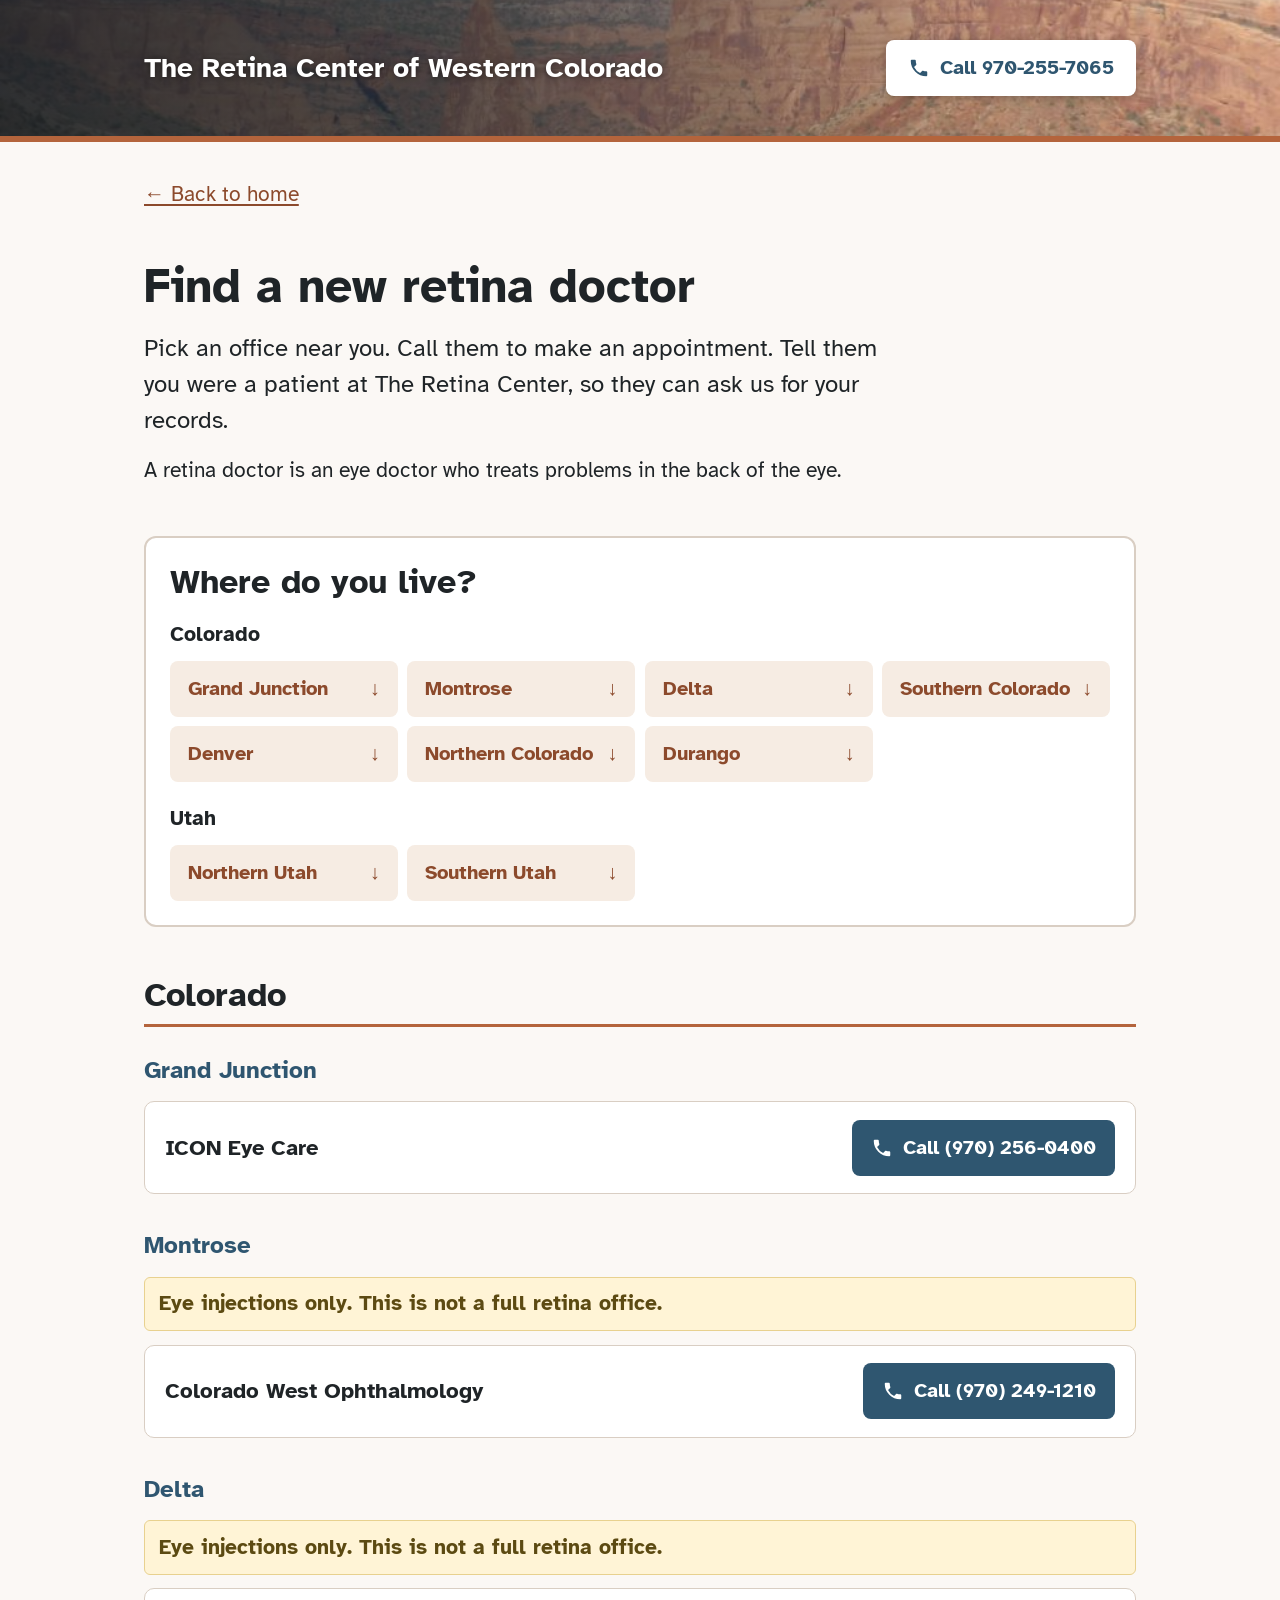
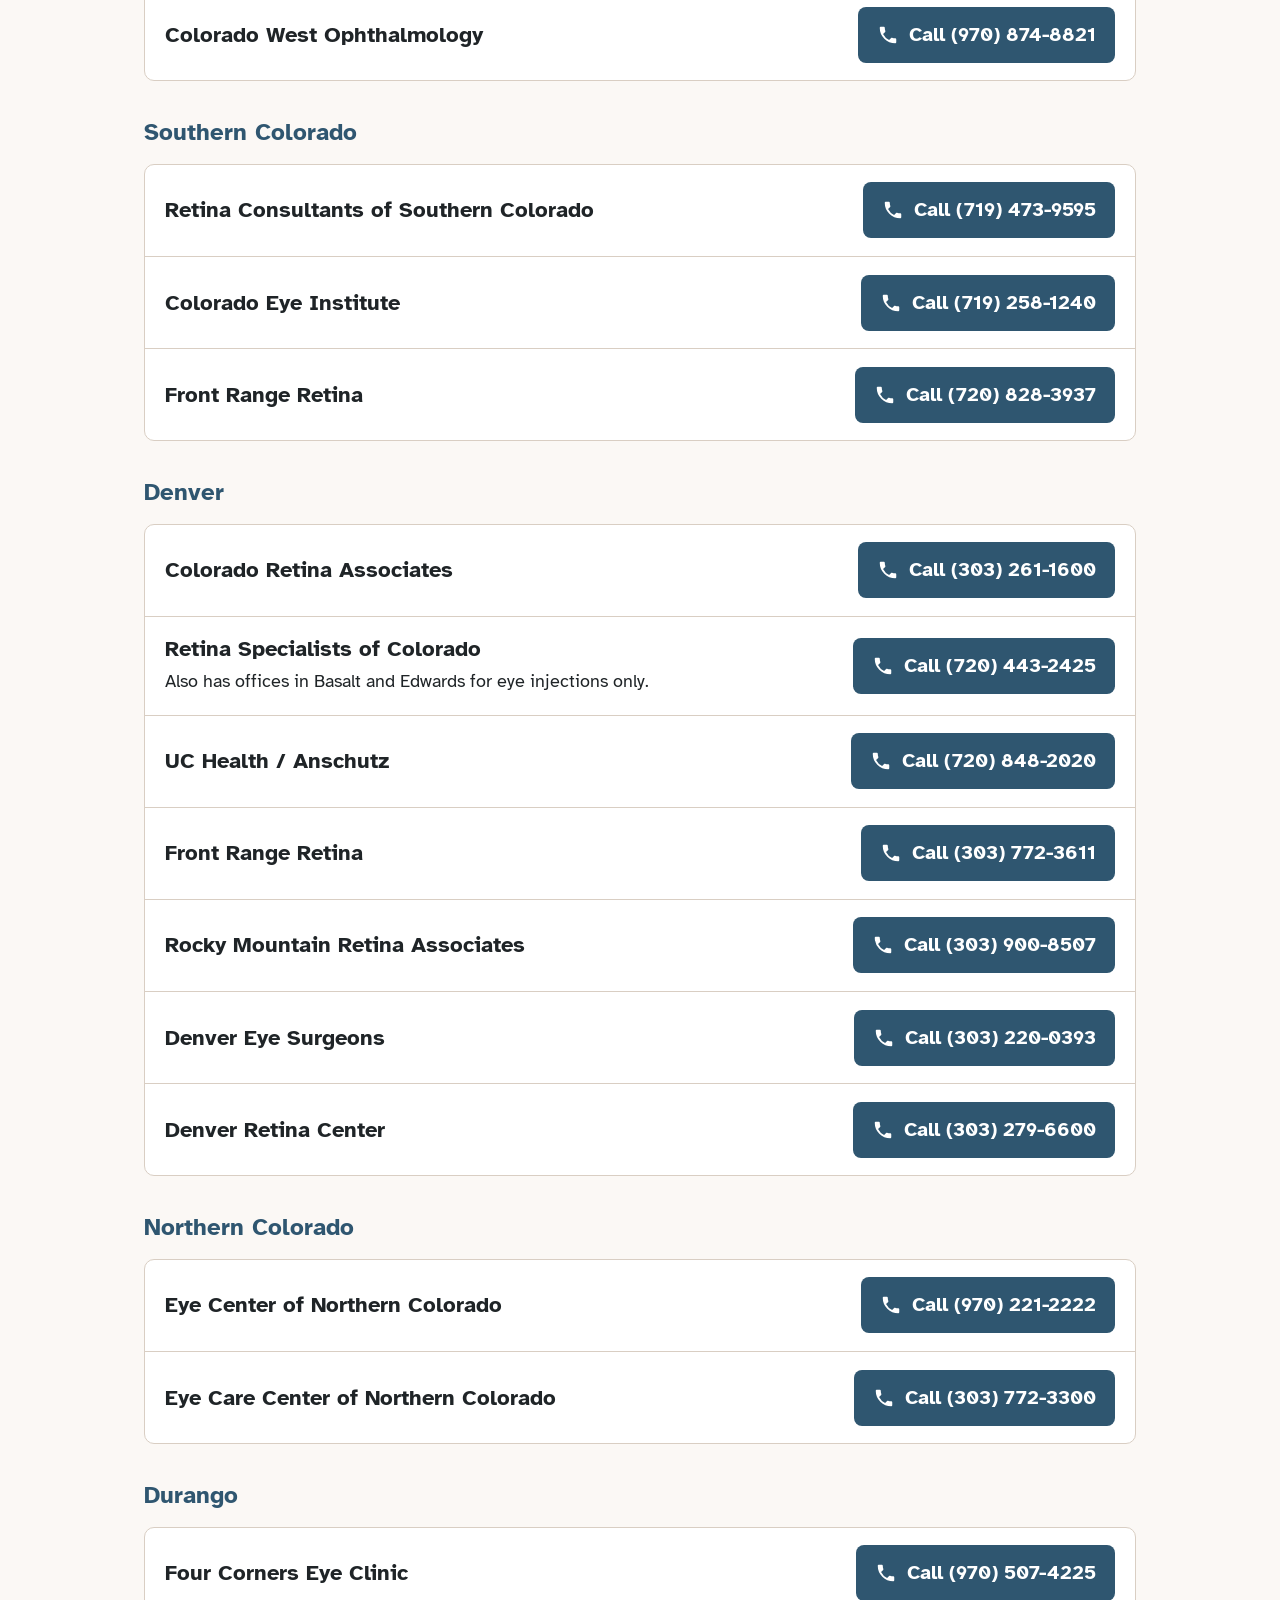
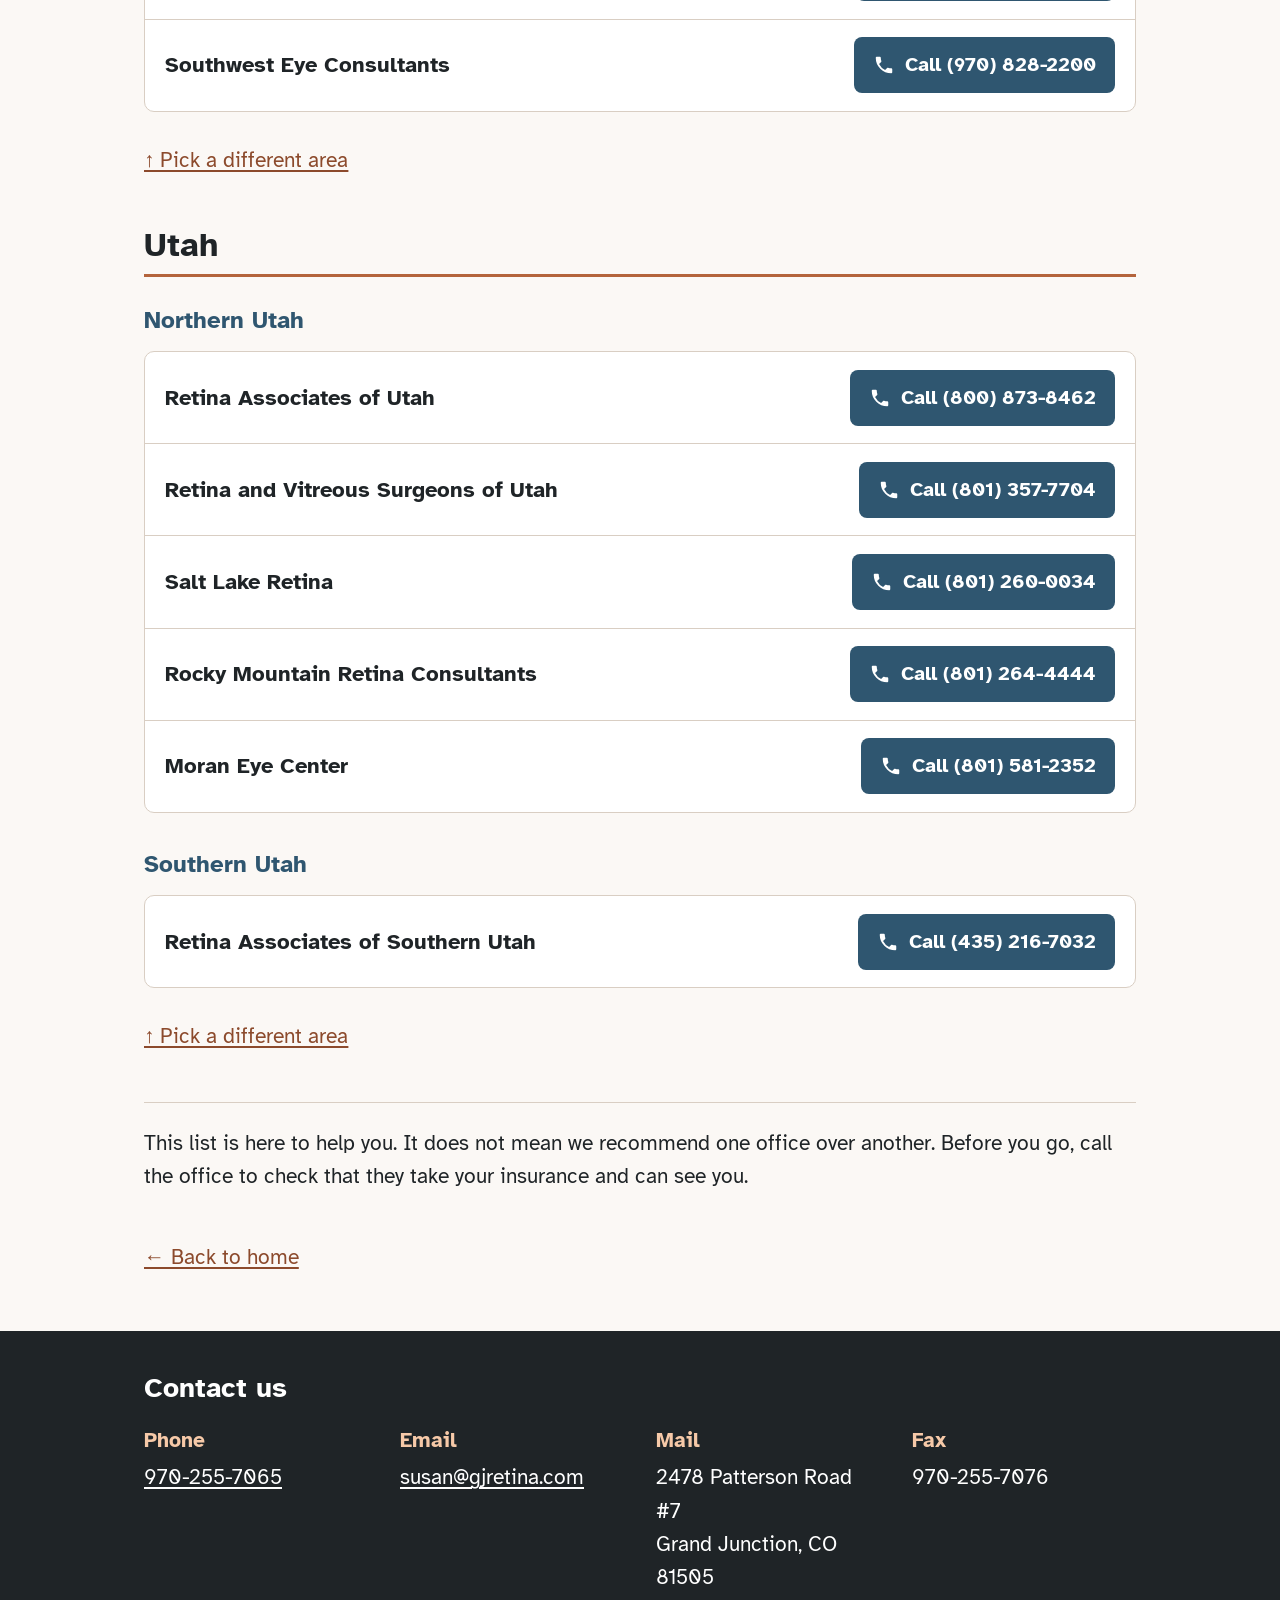
==== commit 1183ef7a: "Adapt site for readers over 70 and restore the canyon header - Bring back the Colorado National Monu" ====
--- a/providers.html
+++ b/providers.html
@@ -18,7 +18,7 @@
 <header class="site-header">
   <div class="header-inner">
     <a class="site-name" href="index.html">The Retina Center of Western&nbsp;Colorado</a>
-    <a class="btn btn-call btn-small" href="tel:+19702557065">Call 970-255-7065</a>
+    <a class="btn btn-header" href="tel:+19702557065">Call 970-255-7065</a>
   </div>
 </header>
 
--- a/assets/site.css
+++ b/assets/site.css
@@ -1,7 +1,8 @@
 /*
- * Many readers of this site have retinal disease, so legibility comes first:
- * a low-vision typeface, a 20px base size, AA+ contrast everywhere, and
- * large tap targets for every phone number.
+ * Most readers of this site are over 70, and many have retinal disease, so
+ * legibility comes first: a low-vision typeface, large text that does not
+ * shrink on phones, AA+ contrast, no small all-caps labels, single-column
+ * reading order, and large tap targets for every phone number.
  */
 
 :root {
@@ -11,14 +12,12 @@
   --sky: #2f5670;
   --sky-tint: #eaf0f4;
   --ink: #1f2427;
-  --muted: #4a5358;
   --paper: #fbf8f5;
   --card: #ffffff;
-  --line: #e2d8ce;
+  --line: #d9cec3;
   --focus: #1a5fb4;
   --sans: "Atkinson Hyperlegible", -apple-system, BlinkMacSystemFont, "Segoe UI", Helvetica, Arial, sans-serif;
   --icon-phone: url("data:image/svg+xml,%3Csvg xmlns='http://www.w3.org/2000/svg' viewBox='0 0 24 24'%3E%3Cpath d='M6.6 10.8a15.1 15.1 0 0 0 6.6 6.6l2.2-2.2c.3-.3.7-.4 1-.2 1.1.4 2.3.6 3.6.6.6 0 1 .4 1 1V20c0 .6-.4 1-1 1A17 17 0 0 1 3 4c0-.6.4-1 1-1h3.5c.6 0 1 .4 1 1 0 1.3.2 2.5.6 3.6.1.3 0 .7-.2 1L6.6 10.8z'/%3E%3C/svg%3E");
-  --icon-mail: url("data:image/svg+xml,%3Csvg xmlns='http://www.w3.org/2000/svg' viewBox='0 0 24 24'%3E%3Cpath d='M20 4H4a2 2 0 0 0-2 2v12a2 2 0 0 0 2 2h16a2 2 0 0 0 2-2V6a2 2 0 0 0-2-2zm0 4-8 5-8-5V6l8 5 8-5z'/%3E%3C/svg%3E");
 }
 
 * { box-sizing: border-box; }
@@ -34,8 +33,8 @@
   background: var(--paper);
   color: var(--ink);
   font-family: var(--sans);
-  font-size: 1.25rem;
-  line-height: 1.55;
+  font-size: 1.3rem;
+  line-height: 1.6;
 }
 
 h1, h2, h3 { text-wrap: balance; }
@@ -49,15 +48,17 @@
 a:hover { color: var(--ink); }
 
 :focus-visible {
-  outline: 3px solid var(--focus);
+  outline: 4px solid var(--focus);
   outline-offset: 3px;
   border-radius: 2px;
 }
+
+.nowrap { white-space: nowrap; }
 
 .skip-link {
   position: absolute;
   left: 1rem;
-  top: -4rem;
+  top: -5rem;
   z-index: 10;
   padding: 0.75rem 1.25rem;
   background: var(--ink);
@@ -74,16 +75,15 @@
   display: inline-flex;
   align-items: center;
   justify-content: center;
-  gap: 0.55rem;
-  min-height: 3rem;
-  padding: 0.6rem 1.25rem;
-  font-size: 1.15rem;
+  gap: 0.6rem;
+  min-height: 3.5rem;
+  padding: 0.6rem 1.4rem;
+  font-size: 1.25rem;
   font-weight: 700;
   line-height: 1.2;
   text-align: center;
   text-decoration: none;
   border-radius: 8px;
-  border: 2px solid transparent;
 }
 
 .btn-primary { background: var(--sandstone-dark); color: #fff; }
@@ -93,17 +93,17 @@
 .btn-call { background: var(--sky); color: #fff; }
 .btn-call:hover { background: var(--ink); color: #fff; }
 
-.btn-email {
-  background: var(--card);
+.btn-header {
+  background: #fff;
   color: var(--sky);
-  border-color: var(--sky);
-  overflow-wrap: anywhere;
-}
-
-.btn-email:hover { background: var(--sky-tint); color: var(--ink); }
+  white-space: nowrap;
+  box-shadow: 0 2px 8px rgba(0, 0, 0, 0.25);
+}
+
+.btn-header:hover { background: var(--sky-tint); color: var(--ink); }
 
 .btn-call::before,
-.btn-email::before,
+.btn-header::before,
 .phone::before {
   content: "";
   flex: none;
@@ -114,53 +114,43 @@
   mask: var(--icon-phone) center / contain no-repeat;
 }
 
-.btn-email::before {
-  -webkit-mask-image: var(--icon-mail);
-  mask-image: var(--icon-mail);
-}
-
-.btn-small {
-  min-height: 2.75rem;
-  padding: 0.45rem 1rem;
-  font-size: 1.05rem;
-  white-space: nowrap;
-}
-
-/* ---------- Header ---------- */
+/* ---------- Header: a slim band of the Colorado National Monument ---------- */
 
 .site-header {
-  background: var(--card);
-  border-top: 6px solid var(--sandstone);
-  border-bottom: 1px solid var(--line);
+  background:
+    linear-gradient(90deg, rgba(20, 26, 32, 0.85) 0%, rgba(20, 26, 32, 0.6) 40%, rgba(20, 26, 32, 0.1) 75%, rgba(20, 26, 32, 0) 100%),
+    #5a3a28 url("banner.jpg") center 52% / cover;
+  border-bottom: 6px solid var(--sandstone);
 }
 
 .header-inner {
   max-width: 1040px;
   margin: 0 auto;
-  padding: 0.75rem 1.5rem;
+  padding: 2.5rem 1.5rem;
   display: flex;
   flex-wrap: wrap;
   align-items: center;
   justify-content: space-between;
-  gap: 0.75rem 1.5rem;
+  gap: 1rem 1.5rem;
 }
 
 .site-name {
-  color: var(--ink);
-  font-size: 1.2rem;
-  font-weight: 700;
-  line-height: 1.25;
+  color: #fff;
+  font-size: clamp(1.4rem, 3.2vw, 1.75rem);
+  font-weight: 700;
+  line-height: 1.2;
   text-decoration: none;
-}
-
-.site-name:hover { color: var(--sandstone-dark); }
+  text-shadow: 0 1px 6px rgba(0, 0, 0, 0.5);
+}
+
+.site-name:hover { color: #fff; text-decoration: underline; }
 
 /* ---------- Layout ---------- */
 
 main {
   max-width: 1040px;
   margin: 0 auto;
-  padding: 2rem 1.5rem 3.5rem;
+  padding: 2.25rem 1.5rem 3.5rem;
   display: grid;
   gap: 3rem;
 }
@@ -169,60 +159,55 @@
 
 h2 {
   margin: 0 0 1.25rem;
-  font-size: clamp(1.6rem, 3.6vw, 2rem);
+  font-size: clamp(1.75rem, 3.6vw, 2.1rem);
   line-height: 1.2;
 }
 
 /* ---------- Hero ---------- */
 
-.hero { max-width: 46rem; }
+.hero { max-width: 48rem; }
 
 .tag {
   display: inline-block;
   margin: 0 0 0.75rem;
-  padding: 0.25rem 0.8rem;
+  padding: 0.3rem 0.9rem;
   background: var(--sandstone-tint);
   color: var(--sandstone-dark);
-  font-size: 1rem;
-  font-weight: 700;
-  letter-spacing: 0.06em;
-  text-transform: uppercase;
+  font-size: 1.15rem;
+  font-weight: 700;
   border-radius: 999px;
 }
 
 .hero h1 {
   margin: 0;
-  font-size: clamp(2rem, 5.5vw, 3rem);
+  font-size: clamp(2.1rem, 5.5vw, 3rem);
   line-height: 1.15;
 }
 
-.date { color: var(--sandstone-dark); white-space: nowrap; }
+.date { color: var(--sandstone-dark); }
 
 .lede {
   margin: 1rem 0 0;
-  font-size: clamp(1.3rem, 2.8vw, 1.5rem);
-  line-height: 1.45;
-}
-
-.hint {
-  margin: 1rem 0 0;
-  color: var(--muted);
-}
+  font-size: clamp(1.35rem, 2.8vw, 1.5rem);
+  line-height: 1.5;
+}
+
+.hint { margin: 1rem 0 0; }
 
 .back-link { margin: 0; }
 
-/* ---------- Task tiles ---------- */
+/* ---------- Task tiles: one per row, read top to bottom ---------- */
 
 .tiles {
   display: grid;
-  grid-template-columns: repeat(auto-fit, minmax(17rem, 1fr));
   gap: 1.25rem;
 }
 
 .tile {
-  display: flex;
-  flex-direction: column;
-  min-width: 0;
+  display: grid;
+  grid-template-columns: auto minmax(0, 1fr) minmax(15rem, auto);
+  align-items: center;
+  gap: 1rem 1.5rem;
   background: var(--card);
   border: 2px solid var(--line);
   border-radius: 12px;
@@ -230,28 +215,30 @@
 }
 
 .tile-icon {
-  width: 3.25rem;
-  height: 3.25rem;
+  width: 3.5rem;
+  height: 3.5rem;
   display: grid;
   place-items: center;
-  margin-bottom: 1rem;
+  align-self: start;
   background: var(--sandstone-tint);
   border-radius: 50%;
 }
 
 .tile-icon svg {
-  width: 1.75rem;
-  height: 1.75rem;
+  width: 1.9rem;
+  height: 1.9rem;
   fill: var(--sandstone-dark);
 }
 
 .tile h3 {
-  margin: 0 0 0.6rem;
-  font-size: 1.45rem;
+  margin: 0 0 0.4rem;
+  font-size: 1.5rem;
   line-height: 1.25;
 }
 
-.tile p { margin: 0 0 0.75rem; }
+.tile p { margin: 0; }
+
+.tile p + p { margin-top: 0.5rem; }
 
 .tile-note {
   font-weight: 700;
@@ -259,11 +246,18 @@
 }
 
 .tile-actions {
-  margin-top: auto;
-  padding-top: 0.75rem;
   display: grid;
   gap: 0.6rem;
-}
+  justify-items: stretch;
+}
+
+.alt-contact {
+  font-size: 1.15rem;
+  text-align: center;
+  overflow-wrap: anywhere;
+}
+
+.alt-contact a { color: var(--sky); }
 
 .records-fact {
   margin: 1.5rem 0 0;
@@ -275,14 +269,14 @@
 /* ---------- Letter ---------- */
 
 .letter {
-  max-width: 46rem;
+  max-width: 48rem;
   padding-top: 2rem;
   border-top: 1px solid var(--line);
 }
 
-.letter h2 { font-size: 1.5rem; }
-
-.letter p { margin: 0 0 1rem; line-height: 1.65; }
+.letter h2 { font-size: 1.6rem; }
+
+.letter p { margin: 0 0 1rem; line-height: 1.7; }
 
 .letter p:last-child { margin-bottom: 0; }
 
@@ -300,11 +294,7 @@
 
 .area-state {
   margin: 1.25rem 0 0.6rem;
-  font-size: 1rem;
-  font-weight: 700;
-  letter-spacing: 0.08em;
-  text-transform: uppercase;
-  color: var(--muted);
+  font-weight: 700;
 }
 
 .area-picker h2 + .area-state { margin-top: 0; }
@@ -314,7 +304,7 @@
   margin: 0;
   padding: 0;
   display: grid;
-  grid-template-columns: repeat(auto-fill, minmax(12rem, 1fr));
+  grid-template-columns: repeat(auto-fill, minmax(14rem, 1fr));
   gap: 0.6rem;
 }
 
@@ -323,13 +313,14 @@
   align-items: center;
   justify-content: space-between;
   gap: 0.5rem;
-  min-height: 3rem;
+  min-height: 3.5rem;
   padding: 0.6rem 1rem;
   background: var(--sandstone-tint);
   color: var(--sandstone-dark);
-  font-size: 1.15rem;
+  font-size: 1.25rem;
   font-weight: 700;
   text-decoration: none;
+  border: 2px solid transparent;
   border-radius: 8px;
 }
 
@@ -350,13 +341,13 @@
 
 .city-group h3 {
   margin: 0 0 0.75rem;
-  font-size: 1.4rem;
+  font-size: 1.5rem;
   color: var(--sky);
 }
 
 .group-note {
   margin: 0 0 0.85rem;
-  padding: 0.5rem 0.85rem;
+  padding: 0.6rem 0.9rem;
   background: #fff4d6;
   border: 1px solid #e8d18f;
   border-radius: 6px;
@@ -379,7 +370,7 @@
   align-items: center;
   justify-content: space-between;
   gap: 0.75rem 1.5rem;
-  padding: 1rem 1.25rem;
+  padding: 1.1rem 1.25rem;
 }
 
 .practice-list li + li { border-top: 1px solid var(--line); }
@@ -388,7 +379,7 @@
 
 .practice .name {
   display: block;
-  font-size: 1.25rem;
+  font-size: 1.35rem;
   font-weight: 700;
   line-height: 1.3;
 }
@@ -396,19 +387,19 @@
 .entry-note {
   display: block;
   margin-top: 0.3rem;
-  font-size: 1.05rem;
-  color: var(--muted);
+  font-size: 1.15rem;
 }
 
 .phone {
   display: inline-flex;
   align-items: center;
-  gap: 0.55rem;
-  min-height: 3rem;
-  padding: 0.5rem 1.1rem;
+  justify-content: center;
+  gap: 0.6rem;
+  min-height: 3.5rem;
+  padding: 0.5rem 1.2rem;
   background: var(--sky);
   color: #fff;
-  font-size: 1.15rem;
+  font-size: 1.25rem;
   font-weight: 700;
   text-decoration: none;
   white-space: nowrap;
@@ -417,13 +408,12 @@
 
 .phone:hover { background: var(--ink); color: #fff; }
 
-.to-top { margin: 0; font-size: 1.1rem; }
+.to-top { margin: 0; }
 
 .disclaimer {
   margin: 0;
   padding-top: 1.5rem;
   border-top: 1px solid var(--line);
-  color: var(--muted);
 }
 
 /* ---------- Footer ---------- */
@@ -439,21 +429,18 @@
   padding: 2.5rem 1.5rem 3rem;
 }
 
-.site-footer h2 { color: #fff; font-size: 1.6rem; }
+.site-footer h2 { color: #fff; font-size: 1.75rem; }
 
 .contact {
   display: grid;
-  grid-template-columns: repeat(auto-fit, minmax(13rem, 1fr));
+  grid-template-columns: repeat(auto-fit, minmax(14rem, 1fr));
   gap: 1.25rem 2rem;
   margin: 0;
 }
 
 .contact dt {
-  font-size: 1rem;
-  font-weight: 700;
-  letter-spacing: 0.08em;
-  text-transform: uppercase;
-  color: #c9d1d5;
+  font-weight: 700;
+  color: #f6c9a8;
 }
 
 .contact dd {
@@ -465,16 +452,29 @@
 
 .site-footer a:hover { color: #f6c9a8; }
 
-/* ---------- Small screens ---------- */
+/* ---------- Medium and small screens ---------- */
+
+@media (max-width: 800px) {
+  .tile {
+    grid-template-columns: auto minmax(0, 1fr);
+  }
+  .tile-actions { grid-column: 1 / -1; }
+}
 
 @media (max-width: 600px) {
-  body { font-size: 1.15rem; }
-  .header-inner { padding: 0.6rem 1rem; }
-  .site-name { font-size: 1.05rem; }
-  main { padding: 1.5rem 1rem 2.5rem; gap: 2.5rem; }
+  .site-header {
+    background:
+      linear-gradient(90deg, rgba(20, 26, 32, 0.85) 0%, rgba(20, 26, 32, 0.5) 100%),
+      #5a3a28 url("banner.jpg") 70% 52% / cover;
+  }
+  .header-inner { padding: 1.1rem 1rem; }
+  .btn-header { width: 100%; }
+  main { padding: 1.75rem 1rem 2.5rem; gap: 2.5rem; }
   .tile, .area-picker { padding: 1.25rem; }
+  .tile { grid-template-columns: minmax(0, 1fr); }
+  .tile-icon { width: 3rem; height: 3rem; }
   .practice-list li { padding: 1rem; }
-  .phone { width: 100%; justify-content: center; }
+  .phone { width: 100%; }
   .footer-inner { padding: 2rem 1rem 2.5rem; }
 }
 
@@ -482,11 +482,14 @@
 
 @media print {
   body { background: #fff; font-size: 12pt; }
-  .skip-link, .btn-small, .area-picker, .to-top, .back-link, .btn-primary { display: none; }
-  .site-header { border: 0; }
-  .tile, .practice-list, .area-picker { border-color: #999; }
+  .skip-link, .btn-header, .area-picker, .to-top, .back-link, .btn-primary, .tile-icon { display: none; }
+  .site-header { background: none; border: 0; }
+  .header-inner { padding: 0; }
+  .site-name { color: #000; text-shadow: none; }
+  .tile, .practice-list { border-color: #999; }
+  .tile { display: block; }
   .city-group, .tile { break-inside: avoid; }
-  .btn, .phone { min-height: 0; padding: 0; border: 0; background: none; color: #000; }
+  .btn, .phone { min-height: 0; padding: 0; background: none; color: #000; }
   .btn::before, .phone::before { display: none; }
   .site-footer { background: none; color: #000; }
   .site-footer h2, .contact dt { color: #000; }
